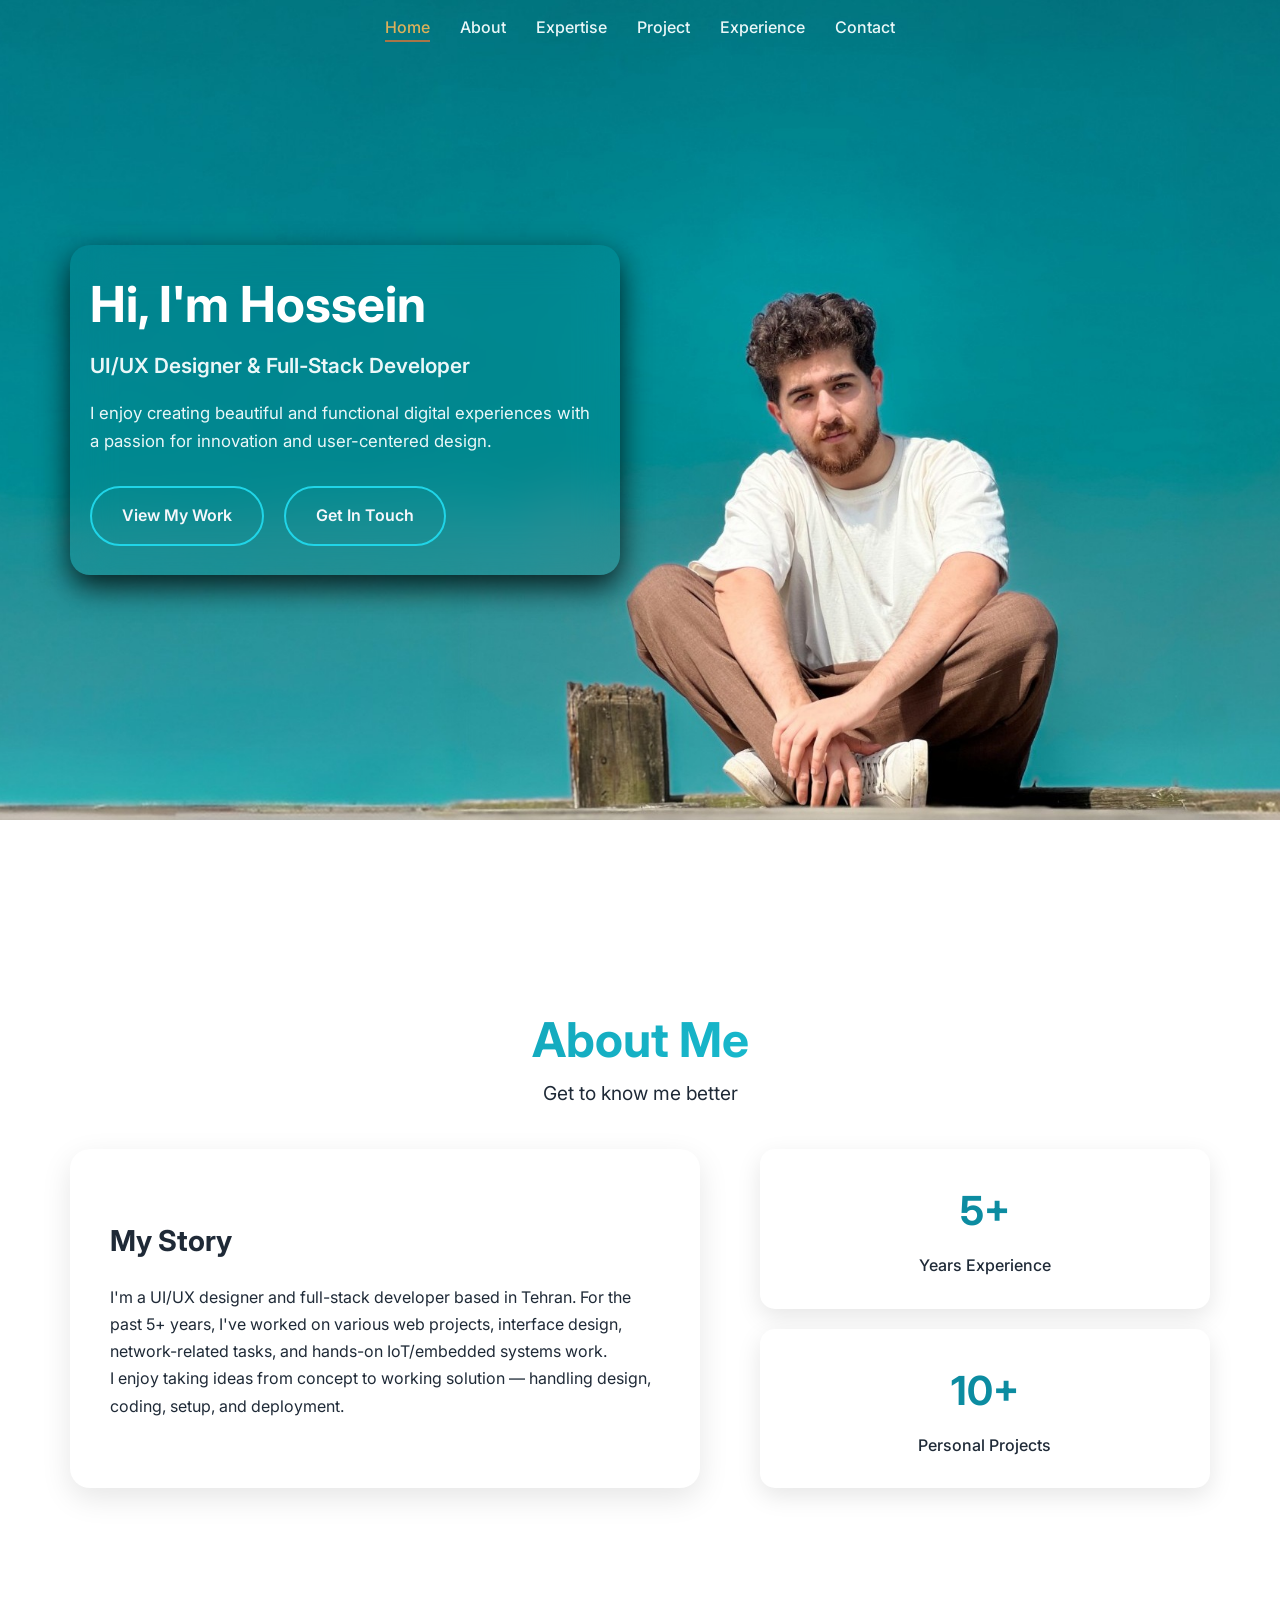
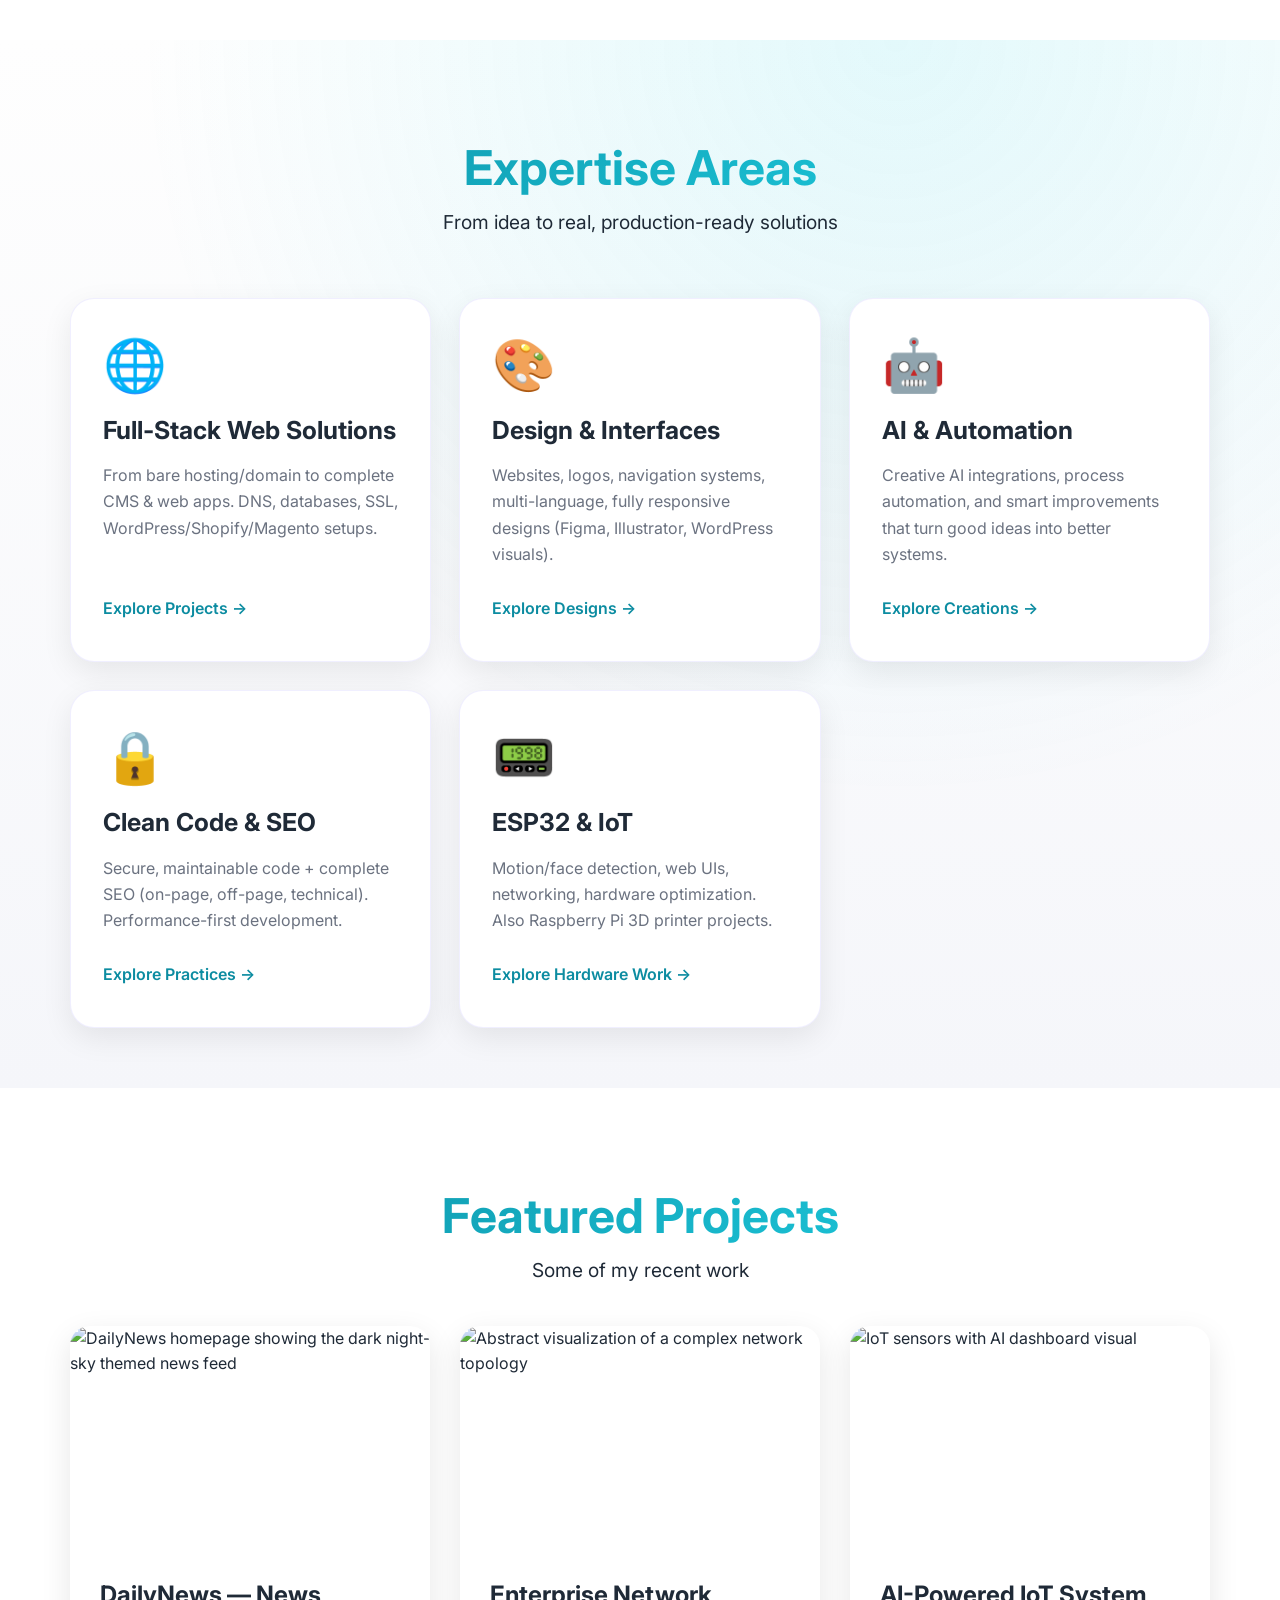
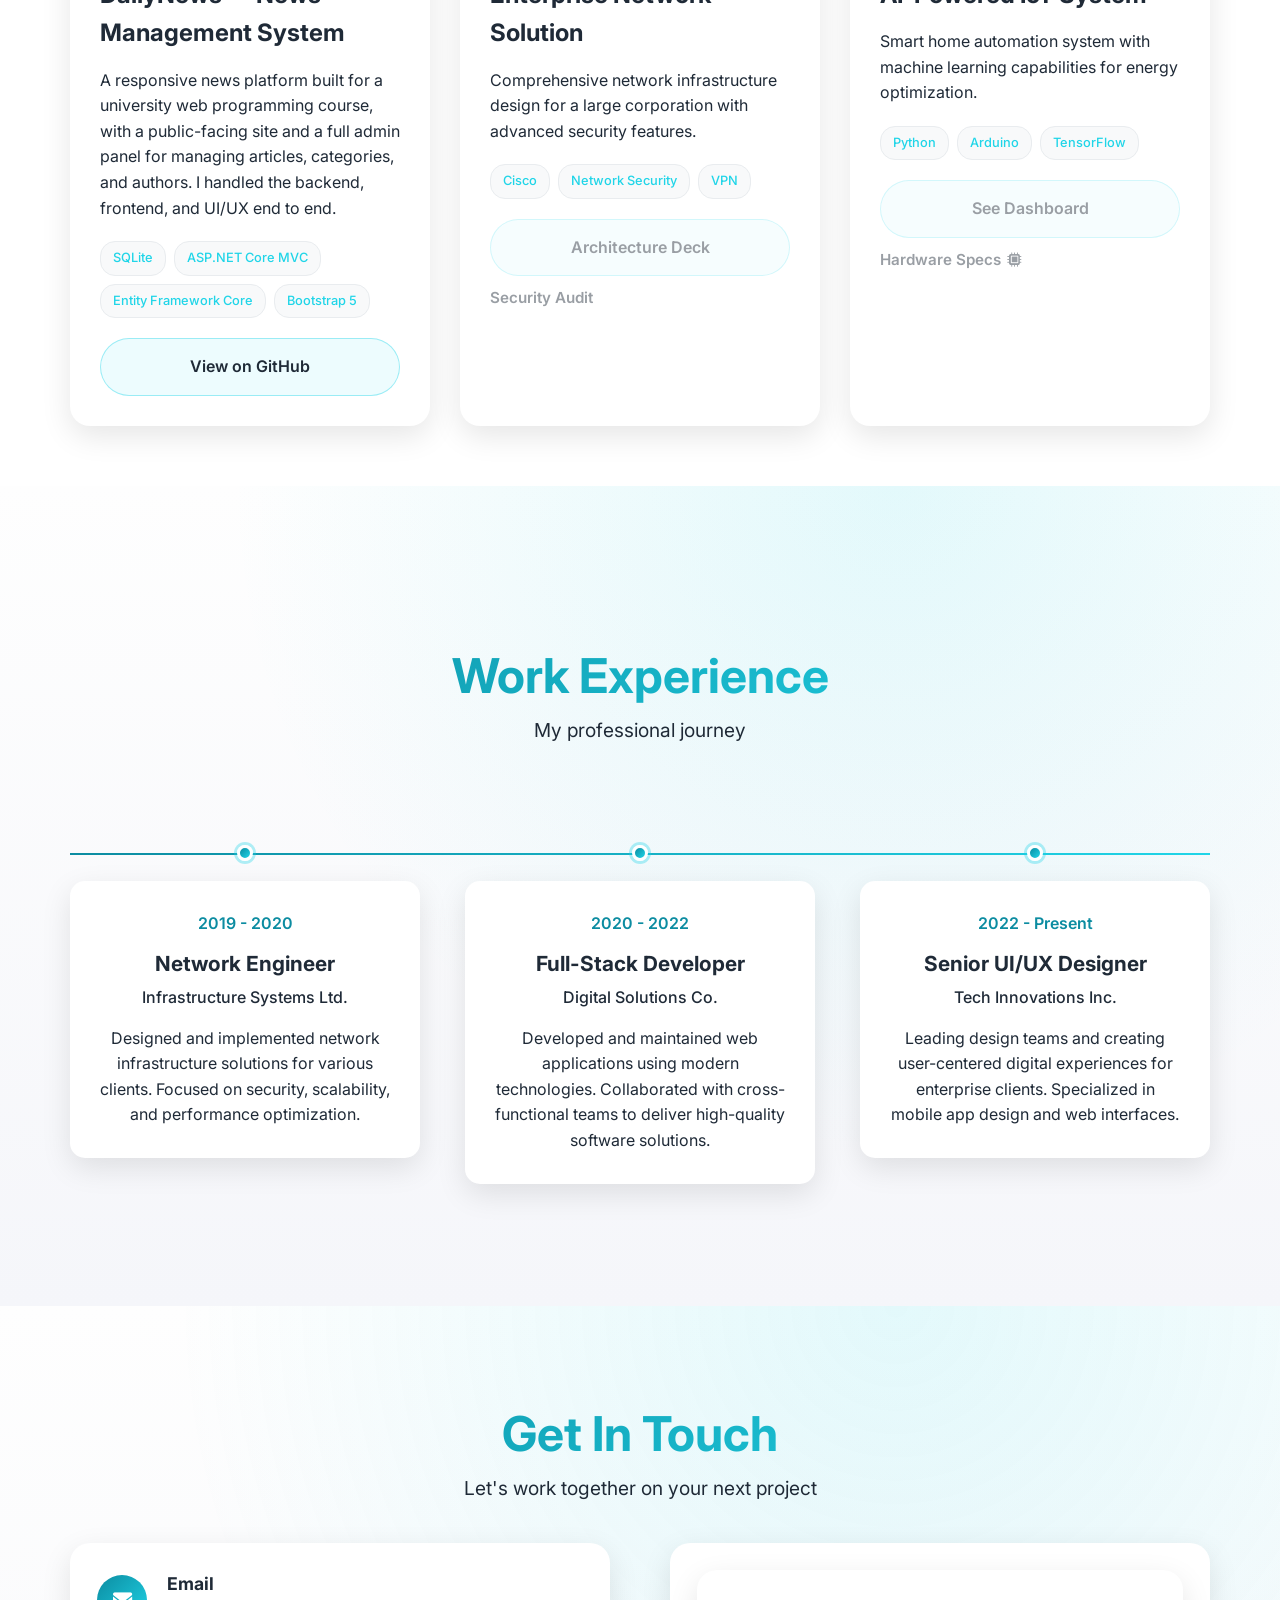
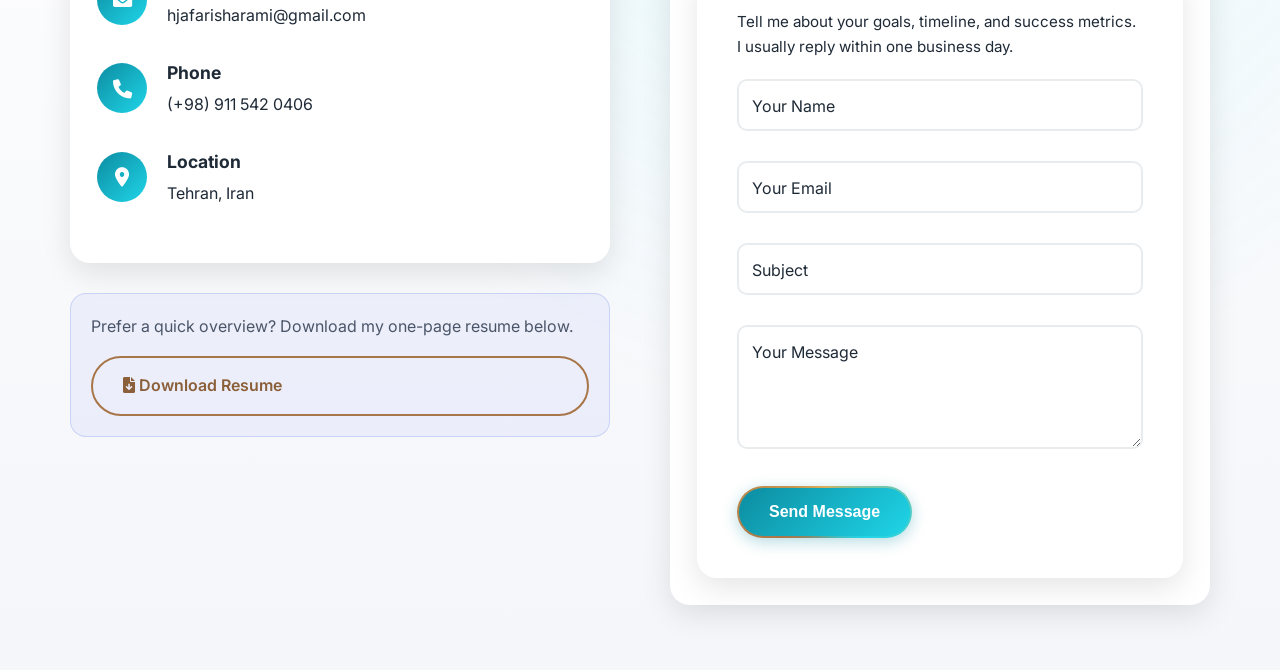
==== index.html @ 06ec6b12 "adding sub-pages" ====
<!DOCTYPE html>
<html lang="en">
<head>
    <meta charset="UTF-8">
    <meta name="viewport" content="width=device-width, initial-scale=1.0">
    <title>Hossein Jafari Sharmi - UI/UX Designer & Full-Stack Developer</title>
    <meta name="description" content="Portfolio of Hossein Jafari Sharmi — UI/UX designer and full-stack developer specializing in web, network systems, and AI-integrated hardware projects.">
    <meta name="theme-color" content="#2f80ed">
    <link rel="canonical" href="https://hjafarisharami.ir">

    <!-- Open Graph / social preview -->
    <meta property="og:type" content="website">
    <meta property="og:title" content="Hossein Jafari Sharmi - Portfolio">
    <meta property="og:description" content="UI/UX designer and full-stack developer specializing in web, network systems, and AI-integrated hardware projects.">
    <meta property="og:image" content="https://hjafarisharami.ir/content/Profile.png">
    <meta property="og:url" content="https://hjafarisharami.ir">
    <meta name="twitter:card" content="summary_large_image">
    <meta name="twitter:title" content="Hossein Jafari Sharmi - Portfolio">
    <meta name="twitter:description" content="UI/UX designer and full-stack developer specializing in web, network systems, and AI-integrated hardware projects.">
    <meta name="twitter:image" content="https://hjafarisharami.ir/content/Profile.png">

    <link rel="icon" type="image/png" href="content/siteicon.png">
    <link rel="apple-touch-icon" href="content/siteicon.png">

    <link rel="preconnect" href="https://fonts.googleapis.com">
    <link rel="preconnect" href="https://fonts.gstatic.com" crossorigin>
    <link rel="stylesheet" href="styles.css">
    <link href="https://fonts.googleapis.com/css2?family=Inter:wght@300;400;500;600;700&display=swap" rel="stylesheet">
    <link rel="stylesheet" href="https://cdnjs.cloudflare.com/ajax/libs/font-awesome/6.0.0/css/all.min.css">

    <script type="application/ld+json">
    {
      "@context": "https://schema.org",
      "@type": "Person",
      "name": "Hossein Jafari Sharmi",
      "jobTitle": "UI/UX Designer & Full-Stack Developer",
      "address": { "@type": "PostalAddress", "addressLocality": "Tehran", "addressCountry": "IR" },
      "email": "mailto:hjafarisharami@gmail.com"
    }
    </script>
</head>
<body>
    <a href="#home" class="skip-link">Skip to content</a>
    <!-- Navigation -->
    <nav class="navbar">
        <div class="nav-container">
            <div class="nav-menu-wrapper">
                <ul class="nav-menu">
                    <li><a href="#home" class="nav-link">Home</a></li>
                    <li><a href="#about" class="nav-link">About</a></li>
                    <li><a href="#expertise" class="nav-link">Expertise</a></li>
                    <li><a href="#projects" class="nav-link">Project</a></li>
                    <li><a href="#experience" class="nav-link">Experience</a></li>
                    <li><a href="#contact" class="nav-link">Contact</a></li>
                </ul>
            </div>
            <button class="nav-toggle" aria-label="Toggle navigation" aria-expanded="false">
                <span class="bar"></span>
                <span class="bar"></span>
                <span class="bar"></span>
            </button>
        </div>
    </nav>

    <!-- Full Page Sections -->
    <main class="main-content">
        <!-- Home Section -->
        <section id="home" class="full-page home-section">
            <div class="container">
                <div class="hero-content">
                    
                    <div class="hero-text slide-in-left">
                        <h1 class="hero-title">Hi, I'm Hossein</h1>
                        <p class="hero-subtitle">UI/UX Designer & Full-Stack Developer</p>
                        <p class="hero-description">I enjoy creating beautiful and functional digital experiences with a passion for innovation and user-centered design.</p>
                        <div class="hero-buttons">
                            <div class="hero-buttons-inner">
                                <a href="#expertise" class="btn btn-secondary">View My Work</a>
                                <a href="#contact" class="btn btn-secondary">Get In Touch</a>
                            </div>
                        </div>
                    </div>
                </div>
            </div>
        </section>

        <!-- About Section -->
        <section id="about" class="full-page about-section">
            <div class="container">
                <div class="section-header slide-in-up">
                    <h2 class="section-title">About Me</h2>
                    <p class="section-subtitle">Get to know me better</p>
                </div>
                <div class="about-content">
                    <div class="about-text slide-in-left">
                        <div class="info-card">
                            <h3>My Story</h3>
                            <p>
                                I'm a UI/UX designer and full-stack developer based in Tehran. 
                                For the past 5+ years, I've worked on various web projects, interface design, network-related tasks, 
                                and hands-on IoT/embedded systems work.
                            </p>
                            <p>
                                I enjoy taking ideas from concept to working solution — handling design, coding, setup, and deployment.
                            </p>
                        </div>
                    </div>
                    <div class="about-stats slide-in-right">
                        <div class="stats-grid">
                            <div class="stat-card">
                                <div class="stat-number">5+</div>
                                <div class="stat-label">Years Experience</div>
                            </div>
                            <div class="stat-card">
                                <div class="stat-number">10+</div>
                                <div class="stat-label">Personal Projects</div>
                            </div>
                        </div>
                    </div>
                </div>
            </div>
        </section>

        <!-- Experties Section -->
        <section id="expertise" class="full-page expertise-section">
            <div class="container">
                <div class="section-header slide-in-up">
                    <h2 class="section-title">Expertise Areas</h2>
                    <p class="section-subtitle">From idea to real, production-ready solutions</p>
                </div>
        
                <div class="expertise-grid">
                    <a href="fullstack-web-apps.html" class="expertise-card">
                        <div class="card-icon">🌐</div>
                        <h3>Full-Stack Web Solutions</h3>
                        <p>From bare hosting/domain to complete CMS & web apps. DNS, databases, SSL, WordPress/Shopify/Magento setups.</p>
                        <span class="explore-link">Explore Projects →</span>
                    </a>
            
                    <a href="design.html" class="expertise-card">
                        <div class="card-icon">🎨</div>
                        <h3>Design & Interfaces</h3>
                        <p>Websites, logos, navigation systems, multi-language, fully responsive designs (Figma, Illustrator, WordPress visuals).</p>
                        <span class="explore-link">Explore Designs →</span>
                    </a>
            
                    <a href="ai-automation.html" class="expertise-card">
                        <div class="card-icon">🤖</div>
                        <h3>AI & Automation</h3>
                        <p>Creative AI integrations, process automation, and smart improvements that turn good ideas into better systems.</p>
                        <span class="explore-link">Explore Creations →</span>
                    </a>
            
                    <a href="clean-seo-coding.html" class="expertise-card">
                        <div class="card-icon">🔒</div>
                        <h3>Clean Code & SEO</h3>
                        <p>Secure, maintainable code + complete SEO (on-page, off-page, technical). Performance-first development.</p>
                        <span class="explore-link">Explore Practices →</span>
                    </a>
            
                    <a href="esp32-iot.html" class="expertise-card">
                        <div class="card-icon">📟</div>
                        <h3>ESP32 & IoT</h3>
                        <p>Motion/face detection, web UIs, networking, hardware optimization. Also Raspberry Pi 3D printer projects.</p>
                        <span class="explore-link">Explore Hardware Work →</span>
                    </a>
                </div>
            </div>
        </section>

        <!--Projects Section-->
        <section id="projects" class="full-page projects-section">
            <div class="container">
                <div class="section-header slide-in-up">
                    <h2 class="section-title">Featured Projects</h2>
                    <p class="section-subtitle">Some of my recent work</p>
                </div>
                <div class="projects-grid">
                    <div class="project-card slide-in-left">
                        <div class="project-visual">
                            <img src="content/dailynews-home.png" alt="DailyNews homepage showing the dark night-sky themed news feed" loading="lazy" decoding="async" width="900" height="600">
                        </div>
                        <div class="project-content">
                            <h3>DailyNews — News Management System</h3>
                            <p>A responsive news platform built for a university web programming course, with a public-facing site and a full admin panel for managing articles, categories, and authors. I handled the backend, frontend, and UI/UX end to end.</p>
                            <div class="project-tech">
                                <span class="tech-tag">SQLite</span>
                                <span class="tech-tag">ASP.NET Core MVC</span>
                                <span class="tech-tag">Entity Framework Core</span>
                                
                                <span class="tech-tag">Bootstrap 5</span>
                            </div>
                            <div class="project-actions">
                                <a href="https://github.com/shjafari80/dailynews.net" target="_blank" rel="noopener" class="btn btn-ghost">View on GitHub</a>
                            </div>
                        </div>
                    </div>
                    <div class="project-card slide-in-up">
                        <div class="project-visual">
                            <img src="https://images.unsplash.com/photo-1504384308090-c894fdcc538d?auto=format&fit=crop&w=900&q=80" alt="Abstract visualization of a complex network topology" loading="lazy" decoding="async" width="900" height="600">
                        </div>
                        <div class="project-content">
                            <h3>Enterprise Network Solution</h3>
                            <p>Comprehensive network infrastructure design for a large corporation with advanced security features.</p>
                            <div class="project-tech">
                                <span class="tech-tag">Cisco</span>
                                <span class="tech-tag">Network Security</span>
                                <span class="tech-tag">VPN</span>
                            </div>
                            <div class="project-actions">
                                <span class="btn btn-ghost is-disabled" aria-disabled="true" title="Deck coming soon">Architecture Deck</span>
                                <span class="text-link is-disabled" aria-disabled="true" title="Link coming soon">Security Audit <i class="fas fa-file-shield"></i></span>
                            </div>
                        </div>
                    </div>
                    <div class="project-card slide-in-right">
                        <div class="project-visual">
                            <img src="content/AI-Automation.gif" alt="IoT sensors with AI dashboard visual" loading="lazy" decoding="async" width="900" height="600">
                        </div>
                        <div class="project-content">
                            <h3>AI-Powered IoT System</h3>
                            <p>Smart home automation system with machine learning capabilities for energy optimization.</p>
                            <div class="project-tech">
                                <span class="tech-tag">Python</span>
                                <span class="tech-tag">Arduino</span>
                                <span class="tech-tag">TensorFlow</span>
                            </div>
                            <div class="project-actions">
                                <span class="btn btn-ghost is-disabled" aria-disabled="true" title="Dashboard coming soon">See Dashboard</span>
                                <span class="text-link is-disabled" aria-disabled="true" title="Link coming soon">Hardware Specs <i class="fas fa-microchip"></i></span>
                            </div>
                        </div>
                    </div>
                </div>
            </div>
        </section>

        <!-- Experience Section -->
        <section id="experience" class="full-page experience-section">
            <div class="container">
                <div class="section-header slide-in-up">
                    <h2 class="section-title">Work Experience</h2>
                    <p class="section-subtitle">My professional journey</p>
                </div>
                <div class="timeline">
                    <div class="timeline-item scale-in">
                        <div class="timeline-marker">
                            <span class="timeline-dot"></span>
                            <span class="timeline-line"></span>
                        </div>
                        <div class="timeline-content">
                            <div class="timeline-date">2019 - 2020</div>
                            <h3>Network Engineer</h3>
                            <h4>Infrastructure Systems Ltd.</h4>
                            <p>Designed and implemented network infrastructure solutions for various clients. Focused on security, scalability, and performance optimization.</p>
                        </div>
                    </div>
                    <div class="timeline-item scale-in">
                        <div class="timeline-marker">
                            <span class="timeline-dot"></span>
                            <span class="timeline-line"></span>
                        </div>
                        <div class="timeline-content">
                            <div class="timeline-date">2020 - 2022</div>
                            <h3>Full-Stack Developer</h3>
                            <h4>Digital Solutions Co.</h4>
                            <p>Developed and maintained web applications using modern technologies. Collaborated with cross-functional teams to deliver high-quality software solutions.</p>
                        </div>
                    </div>
                    <div class="timeline-item scale-in">
                        <div class="timeline-marker">
                            <span class="timeline-dot"></span>
                            <span class="timeline-line"></span>
                        </div>
                        <div class="timeline-content">
                            <div class="timeline-date">2022 - Present</div>
                            <h3>Senior UI/UX Designer</h3>
                            <h4>Tech Innovations Inc.</h4>
                            <p>Leading design teams and creating user-centered digital experiences for enterprise clients. Specialized in mobile app design and web interfaces.</p>
                        </div>
                    </div>
                </div>
            </div>
        </section>

        <!-- Contact Section -->
        <section id="contact" class="full-page contact-section">
            <div class="container">
                <div class="section-header slide-in-up">
                    <h2 class="section-title">Get In Touch</h2>
                    <p class="section-subtitle">Let's work together on your next project</p>
                </div>
                <div class="contact-content">
                    <div class="contact-info slide-in-left">
                        <div class="contact-card">
                            <div class="contact-item">
                                <div class="contact-icon">
                                    <i class="fas fa-envelope"></i>
                                </div>
                                <div class="contact-details">
                                    <h4>Email</h4>
                                    <p>hjafarisharami@gmail.com</p>
                                </div>
                            </div>
                            <div class="contact-item">
                                <div class="contact-icon">
                                    <i class="fas fa-phone"></i>
                                </div>
                                <div class="contact-details">
                                    <h4>Phone</h4>
                                    <p>(+98) 911 542 0406</p>
                                </div>
                            </div>
                            <div class="contact-item">
                                <div class="contact-icon">
                                    <i class="fas fa-map-marker-alt"></i>
                                </div>
                                <div class="contact-details">
                                    <h4>Location</h4>
                                    <p>Tehran, Iran</p>
                                </div>
                            </div>
                        </div>
                        <div class="contact-cta">
                            <p>Prefer a quick overview? Download my one-page resume below.</p>
                            <a href="content/resume.pdf" download class="btn btn-secondary btn-download"><i class="fas fa-file-arrow-down"></i> Download Resume</a>
                        </div>
                    </div>
                    <div class="contact-form slide-in-right">

                        <form class="form" id="contact-form" action="https://formspree.io/f/mlgyzpov" method="POST">
                            <p class="form-helper">Tell me about your goals, timeline, and success metrics. I usually reply within one business day.</p>
                            <div class="form-group">
                                <input type="text" id="name" name="name" required>
                                <label for="name">Your Name</label>
                            </div>
                            <div class="form-group">
                                <input type="email" id="email" name="email" required>
                                <label for="email">Your Email</label>
                            </div>
                            <div class="form-group">
                                <input type="text" id="subject" name="subject" required>
                                <label for="subject">Subject</label>
                            </div>
                            <div class="form-group">
                                <textarea id="message" name="message" rows="5" required></textarea>
                                <label for="message">Your Message</label>
                            </div>
                            <input type="hidden" name="_subject" value="New portfolio contact message">
                            <button type="submit" class="btn btn-primary">Send Message</button>
                        </form>
                    </div>
                </div>
            </div>
        </section>

    </main>

    <script src="script.js"></script>
</body>
</html>
---- styles.css ----
/* Reset and Base Styles */
* {
    margin: 0;
    padding: 0;
    box-sizing: border-box;
}

html {
    scroll-behavior: smooth;
}

body {
    font-family: 'Inter', sans-serif;
    background-color: var(--color-bg);
    color: var(--color-text);
    line-height: 1.6;
    overflow-x: hidden;
    overflow-y: auto;
}

.skip-link {
    position: absolute;
    top: -50px;
    left: 10px;
    background: #2f80ed;
    color: white;
    padding: 10px 18px;
    border-radius: 8px;
    z-index: 10000;
    text-decoration: none;
    transition: top 0.2s ease;
}

.skip-link:focus {
    top: 10px;
}

html { scroll-padding-top: 80px; }

:root {
    --nav-h: 80px;

    /* base */
    --color-bg: #f5f7fb;
    --color-surface: #ffffff;
    --color-text: #1f2a37;
    --color-text-muted: #6b7280;
    --color-text-on-dark: #EAF7F8;

    /* brand palette — derived from hero photo */
    --color-cyan: #20D5E8;
    --color-cyan-deep: #0C8CA1;
    --color-wood: #a87548;
    --color-wood-deep: #8a5f39;
    --color-gold: #DDB15A;
    --color-dark: #081E26;

    --color-gradient-primary: linear-gradient(135deg, #0C8CA1 0%, #20D5E8 100%);
    --color-gradient-dark: linear-gradient(135deg, #074C5A 0%, #0C8CA1 45%, #17B8D1 100%);
    --color-gradient-surface: radial-gradient(circle at 70% 0%, rgba(32, 213, 232, 0.12), transparent 55%), linear-gradient(180deg, #fefefe 0%, #f5f6fa 100%);
}

@property --angle {
    syntax: '<angle>';
    initial-value: 0deg;
    inherits: false;
}

/* Navigation */
.navbar {
    position: fixed;
    top: 0; left: 0; right: 0;
    z-index: 999;
    padding: 15px 0;
}

.navbar::before {
    content: '';
    position: absolute;
    inset: 0;
    z-index: -1;
    background: rgba(255, 255, 255, 0);
    backdrop-filter: blur(0px);
    -webkit-backdrop-filter: blur(0px);
    transition: background 0.3s ease, backdrop-filter 0.3s ease, -webkit-backdrop-filter 0.3s ease;
    will-change: backdrop-filter;
}

.navbar.navbar-scrolled::before {
    background: rgba(0,0,0, 0.45);
    backdrop-filter: blur(18px);
    -webkit-backdrop-filter: blur(18px);
}

.navbar.navbar-scrolled {
    box-shadow: 0 2px 20px rgba(0, 0, 0, 0.1);
}

.navbar.navbar-scrolled {
    position: fixed;
    background: rgba(255, 255, 255, 0);
    backdrop-filter: blur(70px);
    box-shadow: 0 2px 20px rgba(0, 0, 0, 0.1);

}

.nav-container {
    max-width: 1200px;
    margin: 0 auto;
    display: flow-root;
    align-items: center;
    padding: 0 30px;
    gap: 24px;
}

.nav-toggle {
    display: none;
    flex-direction: column;
    justify-content: center;
    align-items: center;
    gap: 5px;
    width: 44px;
    height: 44px;
    border: none;
    background: transparent;
    cursor: pointer;
    margin-left: 16px;
}

.nav-toggle .bar {
    width: 24px;
    height: 2px;
    background: var(--color-text-on-dark);
    transition: all 0.3s ease;
}

.nav-menu-wrapper {
    flex: 1;
    display: flex;
    justify-content: center;
    position: relative;
}

.nav-logo {
    font-size: 28px;
    font-weight: 700;
    background: linear-gradient(135deg, #667eea 0%, #764ba2 100%);
    -webkit-background-clip: text;
    -webkit-text-fill-color: transparent;
    background-clip: text;
}

.nav-menu {
    display: flex;
    border-radius: 20px;
    list-style: none;
    gap: 30px;
}

.nav-link {
    text-decoration: none;
    color: var(--color-text-on-dark);
    font-weight: 500;
    transition: all 0.3s ease;
    position: relative;
}

.nav-link:hover {
    color: var(--color-wood);
}

.nav-link::after {
    content: '';
    position: absolute;
    bottom: -5px;
    left: 0;
    width: 0;
    height: 2px;
    background: var(--color-wood);
    transition: width 0.3s ease;
}

.nav-link:hover::after {
    width: 100%;
}

.nav-link.is-active {
    color: var(--color-gold);
}

.nav-link.is-active::after {
    width: 100%;
}

/* Main Content 
.main-content {
    padding-top: calc(var(--nav-h) + 20px);
}*/

/* Full Page Sections */
.full-page {
    min-height: calc((var(--vh, 1vh) * 100) - 80px);
    display: flex;
    align-items: center;
    padding: 60px 0;
}

.container {
    max-width: 1200px;
    margin: 0 auto;
    padding: 0 30px;
    width: 100%;
}

/* Section Headers */
.section-header {
    text-align: center;
    margin-bottom: 0px;
}

.section-title {
    font-size: 3rem;
    font-weight: 700;
    margin-top: 30px;
    background: var(--color-gradient-primary);
    -webkit-background-clip: text;
    text-align: center;
    -webkit-text-fill-color: transparent;
    background-clip: text;
}

.section-subtitle {
    font-size: 1.2rem;
    color: var(--color-muted);
    font-weight: 400;
    margin-bottom: 40px;
}

/* Home Section */
.home-section {
    background: url("content/hero-back.jpeg");
    /*var(--color-gradient-hero)
    padding: 60px 0 40px;*/
    background-size: cover;
    background-position: bottom;
    background-repeat: no-repeat;
}

.hero-text{
    padding: 30px 20px;
    /*background-color: rgba(255, 255, 255, 0.0.8);*/
    border-radius: 20px;
    box-shadow: 0 12px 30px rgba(0,0,0,0.8);
  backdrop-filter: blur(20px);
}

.hero-content {
    display: grid;
    grid-template-columns: 1fr 1fr;
    gap: 40px;
    align-items: center;
    
}

.hero-title {
    font-size: 3.1rem;
    font-weight: 700;
    margin-bottom: 15px;
    color: var(--color-surface);
    line-height: 1.2;
    
}

.hero-subtitle {
    font-size: 1.3rem;
    color: var(--color-text-on-dark);
    font-weight: 600;
    margin-bottom: 16px;
}

.hero-description {
    font-size: 1.05rem;
    color: var(--color-text-on-dark);
    margin-bottom: 30px;
    line-height: 1.7;
}

.hero-media {
    display: flex;
    flex-direction: column;
    gap: 20px;
    justify-content: center;
}

.hero-photo {
    margin: 15px 0 0;
    border-radius: 24px;
    overflow: hidden;
    box-shadow: 0 25px 60px rgba(0, 0, 0, 0.18);
    border: 6px solid rgba(255, 255, 255, 0.8);
    background: #1b1f3a;
    max-height: 460px;
    transform: translateY(var(--parallax-y, 0px));
    will-change: transform;
}

.hero-photo img {
    width: 100%;
    height: 100%;
    object-fit: cover;
    display: block;
    filter: saturate(0.95);
}

.hero-buttons {
    container-type: inline-size;
    container-name: hero-buttons;
}

.hero-buttons-inner {
    display: flex;
    gap: 20px;
}

@container hero-buttons (max-width: 400px) {
    .hero-buttons-inner {
        flex-direction: column;
        align-items: stretch;
    }
}

.btn {
    padding: 15px 30px;
    border-radius: 50px;
    text-decoration: none;
    font-weight: 600;
    transition: all 0.3s ease;
    border: none;
    cursor: pointer;
    font-size: 16px;
}

.btn-primary {
    border: 2px solid transparent;
    background:
        var(--color-gradient-primary) padding-box,
        conic-gradient(from var(--angle), var(--color-gold), var(--color-cyan), var(--color-wood), var(--color-gold)) border-box;
    color: white;
    box-shadow: 0 4px 15px rgba(12, 140, 161, 0.3);
    transition: --angle 0s, transform 0.3s ease, box-shadow 0.3s ease;
    animation: shine-spin 2.2s linear infinite;
}

.btn-primary:hover {
    transform: translateY(-3px);
    box-shadow: 0 6px 20px rgba(12, 140, 161, 0.4);
    
}

.btn-secondary {
    background: transparent;
    color: var(--color-bg);
    border: 2px solid var(--color-cyan);
}

.btn-secondary:hover {
    background: var(--color-cyan-deep);
    color: white;
    box-shadow: 0 4px 15px rgba(168, 117, 72, 0.8);
    transform: translateY(-3px);
}

.btn-ghost {
    background: rgba(32, 213, 232, 0.08);
    border: 1px solid rgba(32, 213, 232, 0.4);
    color: var(--color-text);
}

.btn-ghost:hover {
    background: rgba(32, 213, 232, 0.15);
}

.text-link {
    display: inline-flex;
    align-items: center;
    gap: 6px;
    font-weight: 600;
    color: var(--color-text);
    text-decoration: none;
}

.text-link i {
    transition: transform 0.3s ease;
    font-size: 0.9rem;
}

.text-link:hover i {
    transform: translate(3px, -3px);
}

.is-disabled {
    opacity: 0.45;
    cursor: not-allowed;
    pointer-events: none;
}

.is-disabled:hover {
    transform: none !important;
}

.profile-card {
    background: white;
    border-radius: 20px;
    padding: 28px;
    text-align: left;
    box-shadow: 0 10px 30px rgba(0, 0, 0, 0.1);
    border: 1px solid rgba(102, 126, 234, 0.15);
    transition: all 0.3s ease;
}

.profile-card:hover {
    transform: translateY(-10px);
    box-shadow: 0 20px 40px rgba(0, 0, 0, 0.15);
}

.availability-meta {
    display: flex;
    flex-wrap: wrap;
    gap: 10px 20px;
    margin-top: 16px;
    font-size: 0.95rem;
    color: var(--color-muted);
}

.availability-meta i {
    color: var(--color-cyan-deep);
    margin-right: 6px;
}

.availability-meta span {
    display: inline-flex;
    align-items: center;
    gap: 6px;
}

.profile-info h3 {
    font-size: 1.5rem;
    margin-bottom: 10px;
    color: var(--color-text);
}

.profile-info p {
    color: var(--color-muted);
}

/* About Section */
.about-section {
    background: white;
}

.about-text {
    display: flex;
}

.about-content {
    display: grid;
    grid-template-columns: 1.4fr 1fr;
    gap: 60px;
    align-items: stretch;
}

.about-stats {
    display: flex;
}

.info-card {
    background: white;
    border-radius: 20px;
    padding: 40px;
    box-shadow: 0 10px 30px rgba(0, 0, 0, 0.1);
    transition: all 0.3s ease;
    flex:1;
    display: flex;
    flex-direction: column;
    justify-content: center;
}

.info-card:hover {
    transform: translateY(-5px);
    box-shadow: 0 15px 35px rgba(0, 0, 0, 0.15);
}

.info-card h3 {
    font-size: 1.8rem;
    margin-bottom: 20px;
    color: var(--color-text);
}

.info-card p {
    color: var(--color-muted);
    line-height: 1.7;
}

.stats-grid {
    flex:1;
    display: grid;
    grid-template-columns:1fr;
    gap: 20px;
}

.stat-card {
    background: white;
    border-radius: 15px;
    padding: 30px;
    text-align: center;
    box-shadow: 0 8px 25px rgba(0, 0, 0, 0.1);
    transition: all 0.3s ease;
}

.stat-card:hover {
    transform: translateY(-5px);
    box-shadow: 0 12px 30px rgba(0, 0, 0, 0.15);
}

.stat-number {
    font-size: 2.5rem;
    font-weight: 700;
    color: var(--color-cyan-deep);
    margin-bottom: 10px;
}

.stat-label {
    color: var(--color-muted);
    font-weight: 500;
}

/* Skills Section */
.skills-section {
    position: relative;
    background: linear-gradient(135deg, #081E26, #0C8CA1);
    color: #EAF7F8;
    overflow: hidden;
}

.skills-section::before,
.skills-section::after {
    content: '';
    position: absolute;
    inset: 0;
    background:
        radial-gradient(circle at 10% 20%, rgba(255,255,255,0.08), transparent 45%),
        radial-gradient(circle at 80% 10%, rgba(255,255,255,0.08), transparent 50%),
        linear-gradient(120deg, rgba(255,255,255,0.03) 20%, transparent 50%),
        radial-gradient(circle at 30% 80%, rgba(255,255,255,0.05), transparent 55%);
    animation: drift 18s linear infinite;
    z-index: 0;
    opacity: 0.8;
}

.skills-section::after {
    filter: blur(40px);
    opacity: 0.4;
    animation-duration: 26s;
}

.skills-section .skills-inner {
    margin-top: 40px;
}

.skills-section .container,
.skills-section .skills-inner,
.skills-section .section-header,
.skills-section .section-helper,
.skills-section .skills-fallback {
    position: relative;
    z-index: 1;
}

.section-helper {
    text-align: center;
    color: rgba(236, 237, 255, 0.8);
    font-weight: 500;
    margin: 15px auto 25px;
    max-width: 640px;
}

.skills-section .section-title {
    background: none;
    color: #eef2ff;
    -webkit-text-fill-color: #eef2ff;
}

.skills-section .section-subtitle {
    color: rgba(255,255,255,0.7);
}

.skills-fallback {
    margin-top: 35px;
    display: grid;
    grid-template-columns: repeat(auto-fit, minmax(220px, 1fr));
    gap: 20px;
}

.skills-fallback > div {
    background: rgba(255, 255, 255, 0.08);
    border-radius: 16px;
    padding: 20px;
    box-shadow: 0 12px 25px rgba(0, 0, 0, 0.25);
    border: 1px solid rgba(255, 255, 255, 0.08);
}

.skills-fallback h4 {
    margin-bottom: 10px;
    color: #f5f7ff;
}

.skills-fallback ul {
    list-style: none;
    padding: 0;
    margin: 0;
}

.skills-fallback li {
    position: relative;
    padding-left: 18px;
    margin-bottom: 8px;
    color: rgba(255,255,255,0.75);
    font-size: 0.95rem;
}

.skills-fallback li::before {
    content: '•';
    position: absolute;
    left: 0;
    color: var(--color-cyan);
}

.skills-grid {
    display: grid;
    grid-template-columns: repeat(auto-fit, minmax(300px, 1fr));
    gap: 30px;
}

.category-card {
    background: white;
    border-radius: 20px;
    padding: 40px;
    text-align: center;
    box-shadow: 0 10px 30px rgba(0, 0, 0, 0.1);
    transition: all 0.3s ease;
}

.category-card:hover {
    transform: translateY(-10px);
    box-shadow: 0 20px 40px rgba(0, 0, 0, 0.15);
}

.category-icon {
    font-size: 3rem;
    color: var(--color-cyan-deep);
    margin-bottom: 20px;
}

.category-card h3 {
    font-size: 1.5rem;
    margin-bottom: 20px;
    color: var(--color-text);
}

.skill-list {
    display: flex;
    flex-wrap: wrap;
    gap: 10px;
    justify-content: center;
}

.skill-tag {
    background: var(--color-gradient-primary);
    color: white;
    padding: 8px 16px;
    border-radius: 20px;
    font-size: 0.9rem;
    font-weight: 500;
}

/* Projects Section */
.projects-section {
    background: white;
}

.projects-grid {
    display: grid;
    grid-template-columns: repeat(auto-fit, minmax(350px, 1fr));
    gap: 30px;
}

.project-card {
    background: white;
    border-radius: 20px;
    overflow: hidden;
    box-shadow: 0 10px 30px rgba(0, 0, 0, 0.1);
    transition: all 0.3s ease;
}

.project-card:hover {
    transform: translateY(-10px);
    box-shadow: 0 20px 40px rgba(0, 0, 0, 0.15);
}

.project-visual {
    height: 220px;
    overflow: hidden;
    position: relative;
}

.project-visual img {
    width: 100%;
    height: 100%;
    object-fit: cover;
    display: block;
    transition: transform 0.6s ease;
}

.project-card:hover .project-visual img {
    transform: scale(1.05);
}

.project-content {
    padding: 30px;
}

.project-content h3 {
    font-size: 1.5rem;
    margin-bottom: 15px;
    color: var(--color-text);
}

.project-content p {
    color: var(--color-muted);
    margin-bottom: 20px;
    line-height: 1.6;
}

.project-tech {
    display: flex;
    flex-wrap: wrap;
    gap: 8px;
}

.tech-tag {
    background: #f8f9fa;
    color: var(--color-cyan);
    padding: 6px 12px;
    border-radius: 15px;
    font-size: 0.8rem;
    font-weight: 500;
    border: 1px solid #e9ecef;
}

.project-actions {
    margin-top: 20px;
    display: flex;
    flex-direction: column;
    align-items: stretch;
    gap: 10px;
}

.project-actions .btn-ghost {
    width: 100%;
    text-align: center;
}

.project-actions .text-link {
    justify-content: flex-start;
    color: var(--color-text);
    font-size: 0.95rem;
}

.project-actions .text-link i {
    transform: none;
}

/* Experience Section */
.experience-section {
    background: var(--color-gradient-surface);
}

.timeline {
    position: relative;
    max-width: 800px;
    margin: 0 auto;
}

.timeline::before {
    content: '';
    position: absolute;
    left: 50%;
    top: 0;
    bottom: 0;
    width: 2px;
    background: var(--color-gradient-primary);
    transform: translateX(-50%);
}

.timeline-item {
    position: relative;
    margin-bottom: 50px;
    width: 50%;
    padding-bottom: 10px;
}

.timeline-item:nth-child(odd) {
    left: 0;
    padding-right: 30px;
    text-align: right;
}

.timeline-item:nth-child(even) {
    left: 50%;
    padding-left: 30px;
}

.timeline-marker {
    position: absolute;
    top: 20px;
    width: 20px;
    display: flex;
    flex-direction: column;
    align-items: center;
    z-index: 2;
}

.timeline-item:nth-child(odd) .timeline-marker {
    right: -10px;
}

.timeline-item:nth-child(even) .timeline-marker {
    left: -10px;
}

.timeline-dot {
    width: 16px;
    height: 16px;
    background: var(--color-gradient-primary);
    border-radius: 50%;
    border: 3px solid #fff;
    box-shadow: 0 0 0 3px rgba(32, 213, 232, 0.35);
}

.timeline-line {
    flex: 1;
    width: 3px;
    background: linear-gradient(180deg, rgba(12, 140, 161, 0.7), transparent);
    margin-top: 6px;
}

.timeline-item:last-child .timeline-line {
    display: none;
}

.timeline-content {
    background: white;
    border-radius: 15px;
    padding: 30px;
    box-shadow: 0 10px 30px rgba(0, 0, 0, 0.1);
    transition: all 0.3s ;
}

.timeline-content:hover {
    transform: translateY(-5px);
    box-shadow: 0 15px 35px rgba(0, 0, 0, 0.15);
}

.timeline-date {
    color: var(--color-cyan-deep);
    font-weight: 600;
    margin-bottom: 10px;
}

.timeline-content h3 {
    font-size: 1.3rem;
    margin-bottom: 5px;
    color: var(--color-text);
}

.timeline-content h4 {
    color: var(--color-muted);
    font-weight: 500;
    margin-bottom: 15px;
}

.timeline-content p {
    color: var(--color-muted);
    line-height: 1.6;
}

/* Contact Section */
.contact-section {
    background: var(--color-gradient-surface);
}

.contact-content {
    display: grid;
    grid-template-columns: 1fr 1fr;
    gap: 60px;
}

.contact-card {
    background: white;
    border-radius: 20px;
    padding: 5%;
    box-shadow: 0 10px 30px rgba(0, 0, 0, 0.1);
    margin-bottom: 30px;
}

.contact-cta {
    margin: 25px 0;
    padding: 20px;
    border-radius: 16px;
    border: 1px solid rgba(102, 126, 234, 0.25);
    background: rgba(102, 126, 234, 0.08);
    color: #4a5568;
    display: flex;
    flex-direction: column;
    gap: 16px;
}

.btn-download {
    border: 2px solid var(--color-wood);
    color: var(--color-wood-deep);
}
.btn-download:hover {
    background: var(--color-wood);
    color: white;
}

.contact-form {
    background: white;
    border-radius: 20px;
    padding: 5%;
    box-shadow: 0 10px 30px rgba(0, 0, 0, 0.1);
}

.form-helper {
    color: var(--color-muted);
    margin-bottom: 20px;
    font-size: 0.95rem;
}

.contact-item {
    display: flex;
    align-items: center;
    margin-bottom: 30px;
}

.contact-icon {
    width: 50px;
    height: 50px;
    background: var(--color-gradient-primary);
    border-radius: 50%;
    display: flex;
    align-items: center;
    justify-content: center;
    color: white;
    font-size: 1.2rem;
    margin-right: 20px;
}

.contact-details h4 {
    font-size: 1.1rem;
    margin-bottom: 5px;
    color: var(--color-text);
}

.contact-details p {
    color: var(--color-muted);
}

.social-links {
    display: flex;
    gap: 15px;
    justify-content: center;
    margin-top: 20px;
}

.social-link {
    width: 50px;
    height: 50px;
    background: var(--color-gradient-primary);
    border-radius: 50%;
    display: flex;
    align-items: center;
    justify-content: center;
    color: white;
    text-decoration: none;
    font-size: 1.2rem;
    transition: all 0.3s ease;
}

.social-link:hover {
    transform: translateY(-3px);
    box-shadow: 0 6px 20px rgba(102, 126, 234, 0.4);
}

/* ====================== EXPERTISE SECTION ====================== */
.expertise-section {
background: var(--color-gradient-surface);
}

.expertise-grid {
    display: grid;
    grid-template-columns: repeat(auto-fit, minmax(320px, 1fr));
    gap: 28px;
    margin-top: 60px;
}

.expertise-card {
    background: white;
    border-radius: 24px;
    padding: 40px 32px;
    box-shadow: 0 10px 30px rgba(0, 0, 0, 0.08);
    text-decoration: none;
    color: inherit;
    transition: all 0.4s cubic-bezier(0.4, 0, 0.2, 1);
    border: 1px solid rgba(108, 99, 255, 0.1);
    display: flex;
    flex-direction: column;
    height: 100%;
}

.expertise-card:hover {
    transform: translateY(-12px);
    box-shadow: 0 25px 50px rgba(108, 99, 255, 0.15);
    border-color: rgba(108, 99, 255, 0.3);
}

.card-icon {
    font-size: 3.2rem;
    margin-bottom: 24px;
    line-height: 1;
}

.expertise-card h3 {
    font-size: 1.55rem;
    margin-bottom: 16px;
    color: #1f2a37;
    line-height: 1.3;
}

.expertise-card p {
    color: #6b7280;
    line-height: 1.65;
    margin-bottom: 28px;
    flex-grow: 1;
}

.explore-link {
    color: var(--color-cyan-deep);
    font-weight: 600;
    display: inline-flex;
    align-items: center;
    gap: 8px;
    margin-top: auto;
    transition: gap 0.3s ease;
}

.expertise-card:hover .explore-link {
    gap: 14px;
}

@media (min-width: 1025px) {
    .timeline {
        display: flex;
        justify-content: space-between;
        align-items: flex-start;
        gap: 20px;
        max-width: 100%;
        padding-top: 60px;
    }

    .timeline::before {
        content: '';
        position: absolute;
        top: 68px;
        left: 0;
        right: 0;
        width: 100%;
        height: 2px;
        background: var(--color-gradient-primary);
        transform: none;
    }

    .timeline-item {
        position: relative;
        left: auto !important;      
        width: auto;
        flex: 1;
        max-width: 350px;
        margin-bottom: 0;
        padding: 0 !important;      
        text-align: center !important;
    }

    .timeline-marker {
        position: static;
        width: auto;
        display: flex;
        justify-content: center;
        margin-bottom: 20px;
    }

    .timeline-line { display: none; }

    .timeline-item:nth-child(odd) .timeline-marker,
    .timeline-item:nth-child(even) .timeline-marker {
        left: auto;
        right: auto;
    }
}

@media (min-width: 1400px) {
    .expertise-grid {
        gap: 32px;
    }
}

@media (min-width: 2000px) {
    .expertise-section {
        padding: 140px 0;
    }
}

/* Form Styles */
.form {
    background: white;
    border-radius: 20px;
    padding: 40px;
    box-shadow: 0 10px 30px rgba(0, 0, 0, 0.1);
}

.form-group {
    position: relative;
    margin-bottom: 30px;
}

.form-group input,
.form-group textarea {
    width: 100%;
    padding: 15px;
    border: 2px solid #e9ecef;
    border-radius: 10px;
    font-size: 16px;
    transition: all 0.3s ease;
    background: transparent;
}

.form-group input:focus,
.form-group textarea:focus {
    outline: none;
    border-color: #667eea;
    box-shadow: 0 0 0 3px rgba(102, 126, 234, 0.1);
}

.form-group label {
    position: absolute;
    top: 15px;
    left: 15px;
    color: var(--color-muted);
    transition: all 0.3s ease;
    pointer-events: none;
}

.form-group input:focus + label,
.form-group input:valid + label,
.form-group textarea:focus + label,
.form-group textarea:valid + label {
    top: -10px;
    left: 10px;
    font-size: 12px;
    color: #667eea;
    background: white;
    padding: 0 5px;
}

/* Animation Classes */
.slide-in-left {
    opacity: 0;
    transform: translateX(-50px);
    transition: all 0.8s ease;
}

.slide-in-right {
    opacity: 0;
    transform: translateX(50px);
    transition: all 0.8s ease;
}

.slide-in-up {
    opacity: 0;
    transform: translateY(50px);
    transition: all 0.8s ease;
}

.scale-in{
    opacity: 0;
    transform: scale(0.6);
    transition: 2s ease;
}
.scale-in.animate,
.slide-in-left.animate,
.slide-in-right.animate,
.slide-in-up.animate {
    opacity: 1;
    transform: translate(0);
}

/* Responsive Design */
@media (max-width: 768px) {
    html { scroll-padding-top: 64px; }
    .navbar { padding: 10px 0; }
    .nav-logo{display: none; }
    :root { --nav-h: 64px; }
    .section-title { font-size: 1.8rem; }
    .hero-title { font-size: 2.2rem; }
    .full-page { padding: 40px 0; }
    .nav-toggle { display: flex; margin-left: 10px; }
    .nav-menu-wrapper {
        width: 100%;
        justify-content: center;
    }
    .nav-actions { margin-left: 10px; }
    .nav-menu {
        position: absolute;
        top: 64px;
        left: 0;
        right: 50px;
        background: rgba(0,0,0, 0.55);
        backdrop-filter: blur(70px);
        display: none;
        flex-direction: column;
        gap: 0;
        padding: 10px 20px;
        box-shadow: 0 12px 30px rgba(0,0,0,0.8);
    }

    .nav-menu.open { display: flex;
    backdrop-filter: blur(70px);
    }
    .nav-menu li { padding: 10px 20px; }
    .nav-menu .nav-link { display: block; }
    
    .hero-content {
        grid-template-columns: 1fr;
        padding-right: 200px;
        text-align: center;
    }
    
    .hero-media {
        max-width: 420px;
        margin: 0 auto;
    }
    
    .hero-title {
        font-size: 2.5rem;
    }
    
    .section-title {
        font-size: 2rem;
    }
    
    .about-content {
        grid-template-columns: 1fr;
    }
    
    .contact-content {
        grid-template-columns: 1fr;
    }
    
    .timeline::before { left: 20px; }
    
    .timeline-item {
        width: 100%;
        left: 0 !important;
        padding-left: 50px !important;
        padding-right: 0 !important;
        text-align: left !important;
    }
    
    .timeline-item:nth-child(odd),
    .timeline-item:nth-child(even) {
        padding-left: 50px;
        padding-right: 0;
    }
    
    .timeline-item .timeline-marker {
        left: 12px !important;
        right: auto !important;
    }
    
    .stats-grid {
        grid-template-columns: 1fr;
    }
    
    .skills-grid {
        grid-template-columns: 1fr;
    }
    
    .projects-grid {
        grid-template-columns: 1fr;
    }
}

@media (max-width: 480px) {

    .nav-logo {
    display: none;
    }
    .navbar{
    position: -webkit-sticky;
    }
    .hero-content{
        padding-right: 50px;
    }

    .container {
        padding: 0 20px;
    }
    
    .hero-buttons {
        flex-direction: column;
        align-items: center;
    }
    
    .btn {
        width: 100%;
        max-width: 250px;
    }
}
:root {
  --panel-width: 32%;
  --panel-open: 0;
  --icon-size: 86px;
  --icon-min: 52px;
}

/* Section layout */
.skills-section {
  padding: 80px 16px;
}

.skills-inner {
  position: relative;
  width: 100%;
  max-width: 980px;
  margin: 0 auto;
  height: 420px;
  overflow: hidden;
  display: block;
  border-radius: 18px;
  background: transparent;
  padding: 40px 30px 30px;
}

/* Sliding panel */
.skill-panel {
  left: calc(-1 * var(--panel-width));
  top: 0;
  height: 100%;
  width: var(--panel-width);
  min-width: 220px;
  max-width: 420px;
  background: linear-gradient(90deg, rgba(255,255,255,0.3), rgba(255,255,255,0.05));
  /*box-shadow: 0 12px 30px rgba(0,0,0,0.6);*/

  /*border-right: 1px solid rgba(255,255,255,0.02);*/
  transform: translateX(calc((1 - var(--panel-open)) * -100%));
  transition: transform 420ms cubic-bezier(.2,.9,.2,1), box-shadow 280ms;
  z-index: 30;
  padding: 18px;
  display: flex;
  flex-direction: column;
  gap: 12px;
  opacity: 0;
  pointer-events: none;
}

/* When open slide to 0 */
.skill-panel[aria-hidden="false"] {
  transform: translateX(0);
  opacity: 1;
  pointer-events: auto;
}

/* Close button */
.panel-close {
  background: transparent;
  border: none;
  color: #ddd;
  font-size: 22px;
  align-self: flex-end;
  cursor: pointer;
}

/* Panel content */
.panel-content {
  overflow: auto;
  padding: 6px 2px 24px 2px;
}
.skill-title { margin: 0 0 8px 0; font-size: 18px;  }
.skill-body { font-size: 14px;  }

/* Floating icons container */
.floating-icons-container {
  position: absolute;
  left: 0;
  top: 0;
  height: 100%;
  width: 100%;
  pointer-events: none; /* allow clicks to pass to icons individually which will set pointer-events on each. */
  z-index: 10;
}

/* Each floating icon (circle) */
.floating-icon {
  position: absolute;
  width: var(--icon-size);
  height: var(--icon-size);
  min-width: var(--icon-min);
  min-height: var(--icon-min);
  border-radius: 50%;
  background: var(--icon-bg, rgba(255,255,255,0.08));
  display: grid;
  place-items: center;
  box-shadow: var(--icon-shadow, 0 18px 38px rgba(2,6,23,0.35));
  transition: transform 560ms cubic-bezier(.2,.9,.2,1), left 560ms, top 560ms;
  transform-origin: center;
  overflow: hidden;
  cursor: pointer;
  pointer-events: auto;
  user-select: none;
}

.floating-icon i {
  font-size: 34px;
  color: #ffffff;
}

/* Icon image inside */
.floating-icon img {
  width: 62%;
  height: 62%;
  object-fit: contain;
  filter: drop-shadow(0 2px 6px rgba(0,0,0,0.45));
}

/* subtle individual float motion */
@keyframes floatY {
  0% { transform: translateY(0) rotate(0deg); }
  50% { transform: translateY(-14px) rotate(6deg); }
  100% { transform: translateY(0) rotate(0deg); }
}

.floating-icon.anim {
  animation: floatY calc(8s + (var(--delay,0) * 1s)) ease-in-out infinite;
}

/* When panel open, icons shift to the right of the panel space */
.skills-inner.panel-open .floating-icons-container {
  /* nothing here; icons themselves compute position via JS using --panel-width */
}

/* Small screens: panel becomes bottom sheet */
@media (max-width: 720px) {
  :root { --panel-width: 92%; }
  .skills-inner { height: 420px; }
  .skill-panel {
    left: 0;
    bottom: calc(-1 * 100%);
    top: auto;
    width: 100%;
    height: 42%;
    transform: translateY(calc((1 - var(--panel-open)) * 100%));
  }
  .skill-panel[aria-hidden="false"] { transform: translateY(0); }
}

@keyframes shine-spin {
    to { --angle: 360deg; }
}
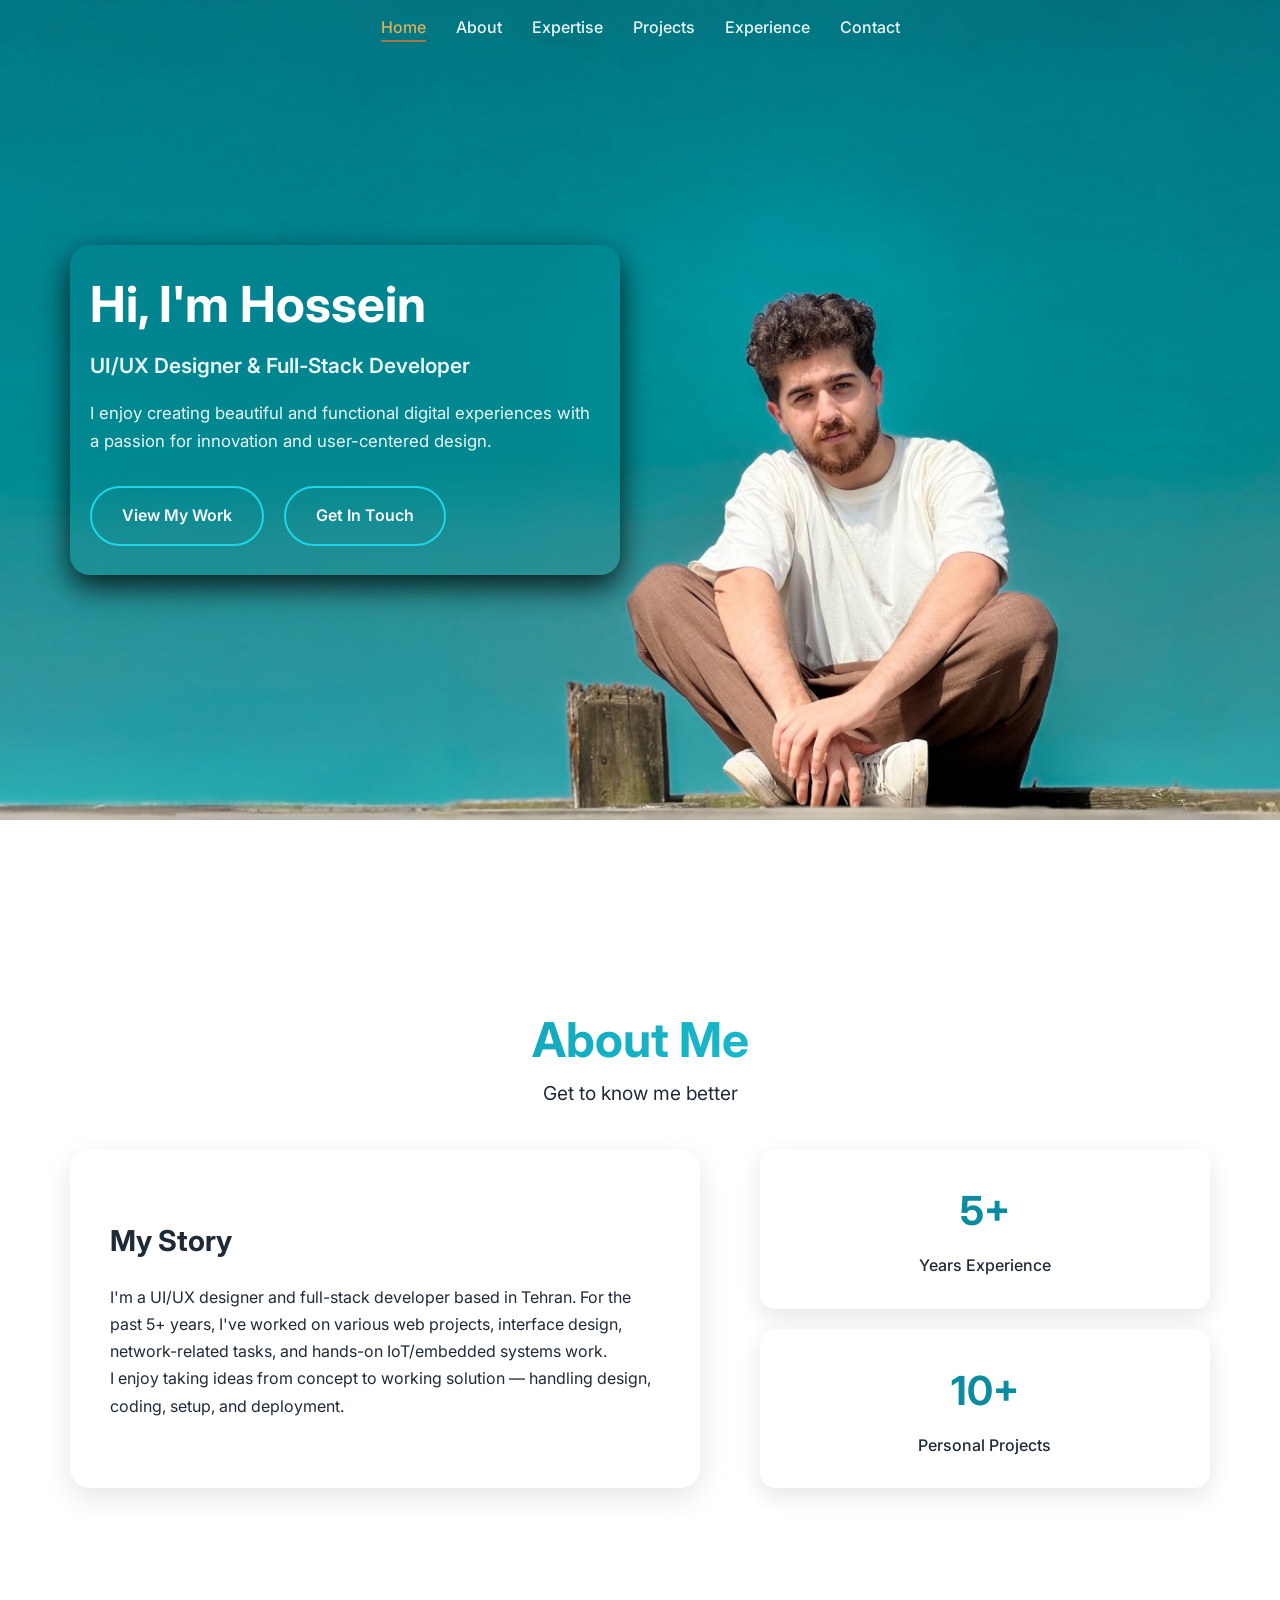
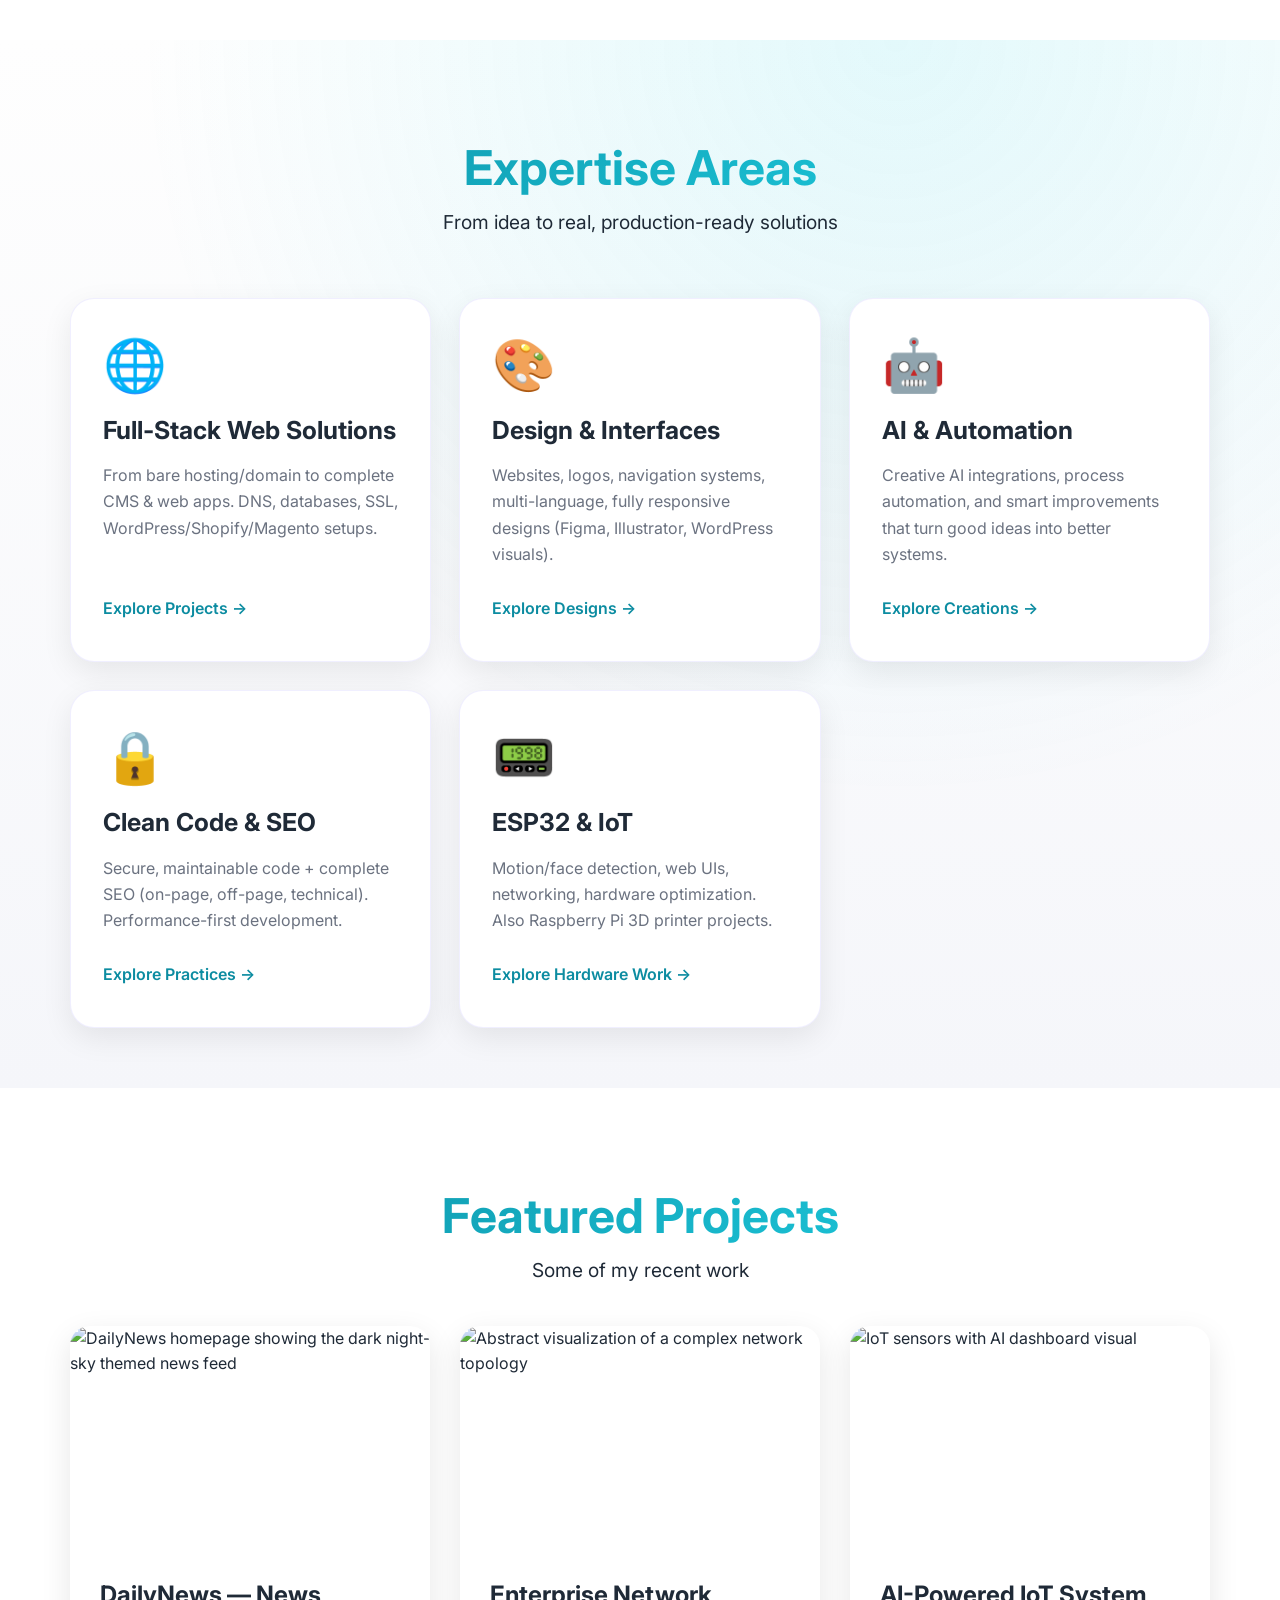
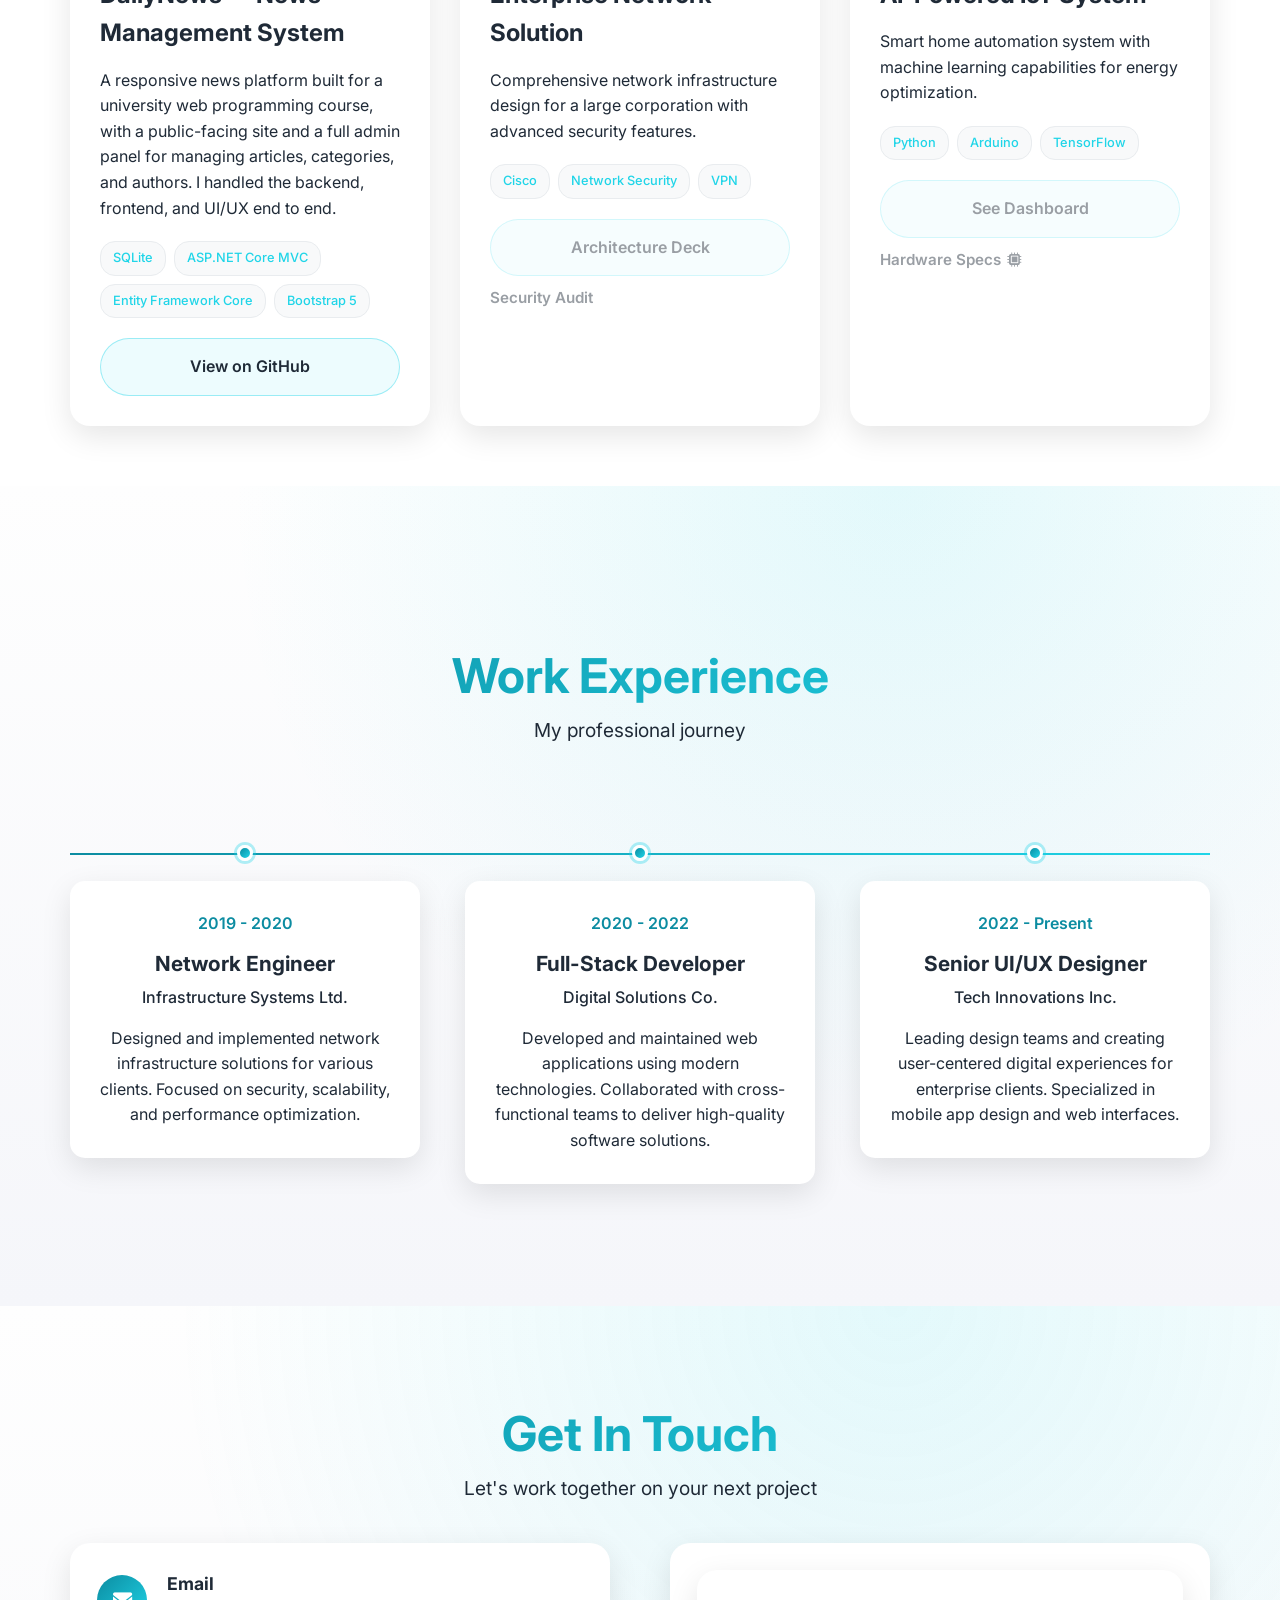
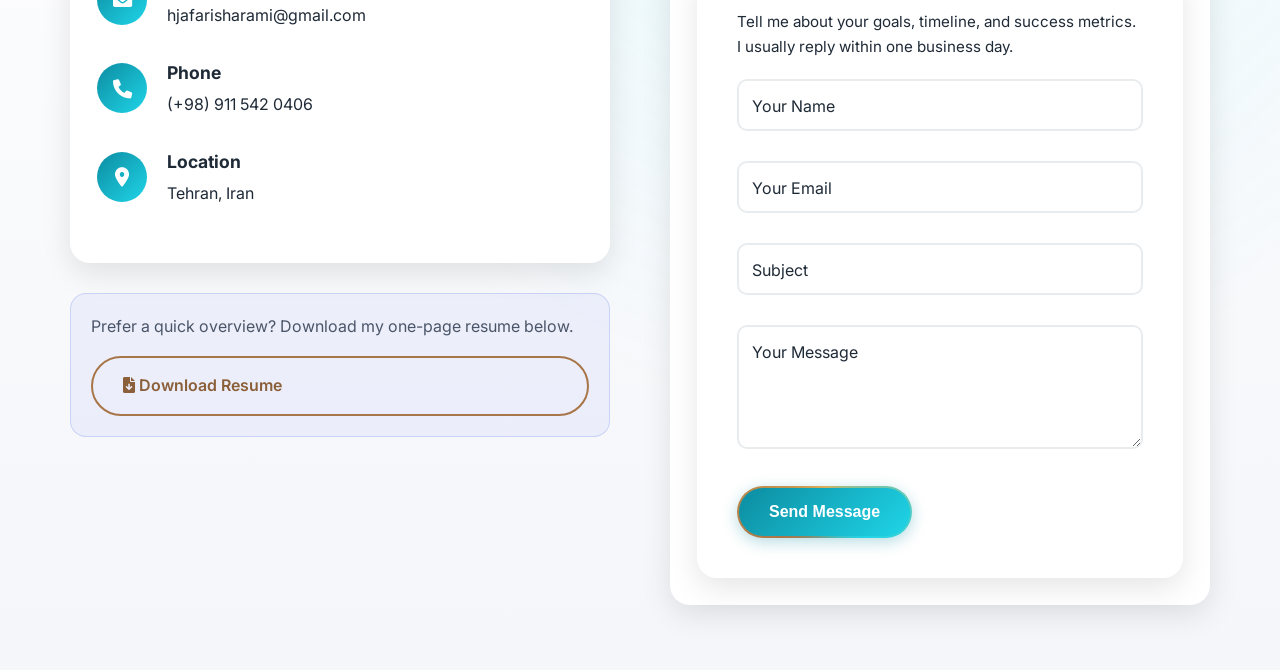
==== commit a0a68281: "update content" ====
--- a/index.html
+++ b/index.html
@@ -5,7 +5,7 @@
     <meta name="viewport" content="width=device-width, initial-scale=1.0">
     <title>Hossein Jafari Sharmi - UI/UX Designer & Full-Stack Developer</title>
     <meta name="description" content="Portfolio of Hossein Jafari Sharmi — UI/UX designer and full-stack developer specializing in web, network systems, and AI-integrated hardware projects.">
-    <meta name="theme-color" content="#2f80ed">
+    <meta name="theme-color" content="#0C8CA1">
     <link rel="canonical" href="https://hjafarisharami.ir">
 
     <!-- Open Graph / social preview -->
@@ -49,7 +49,7 @@
                     <li><a href="#home" class="nav-link">Home</a></li>
                     <li><a href="#about" class="nav-link">About</a></li>
                     <li><a href="#expertise" class="nav-link">Expertise</a></li>
-                    <li><a href="#projects" class="nav-link">Project</a></li>
+                    <li><a href="#projects" class="nav-link">Projects</a></li>
                     <li><a href="#experience" class="nav-link">Experience</a></li>
                     <li><a href="#contact" class="nav-link">Contact</a></li>
                 </ul>
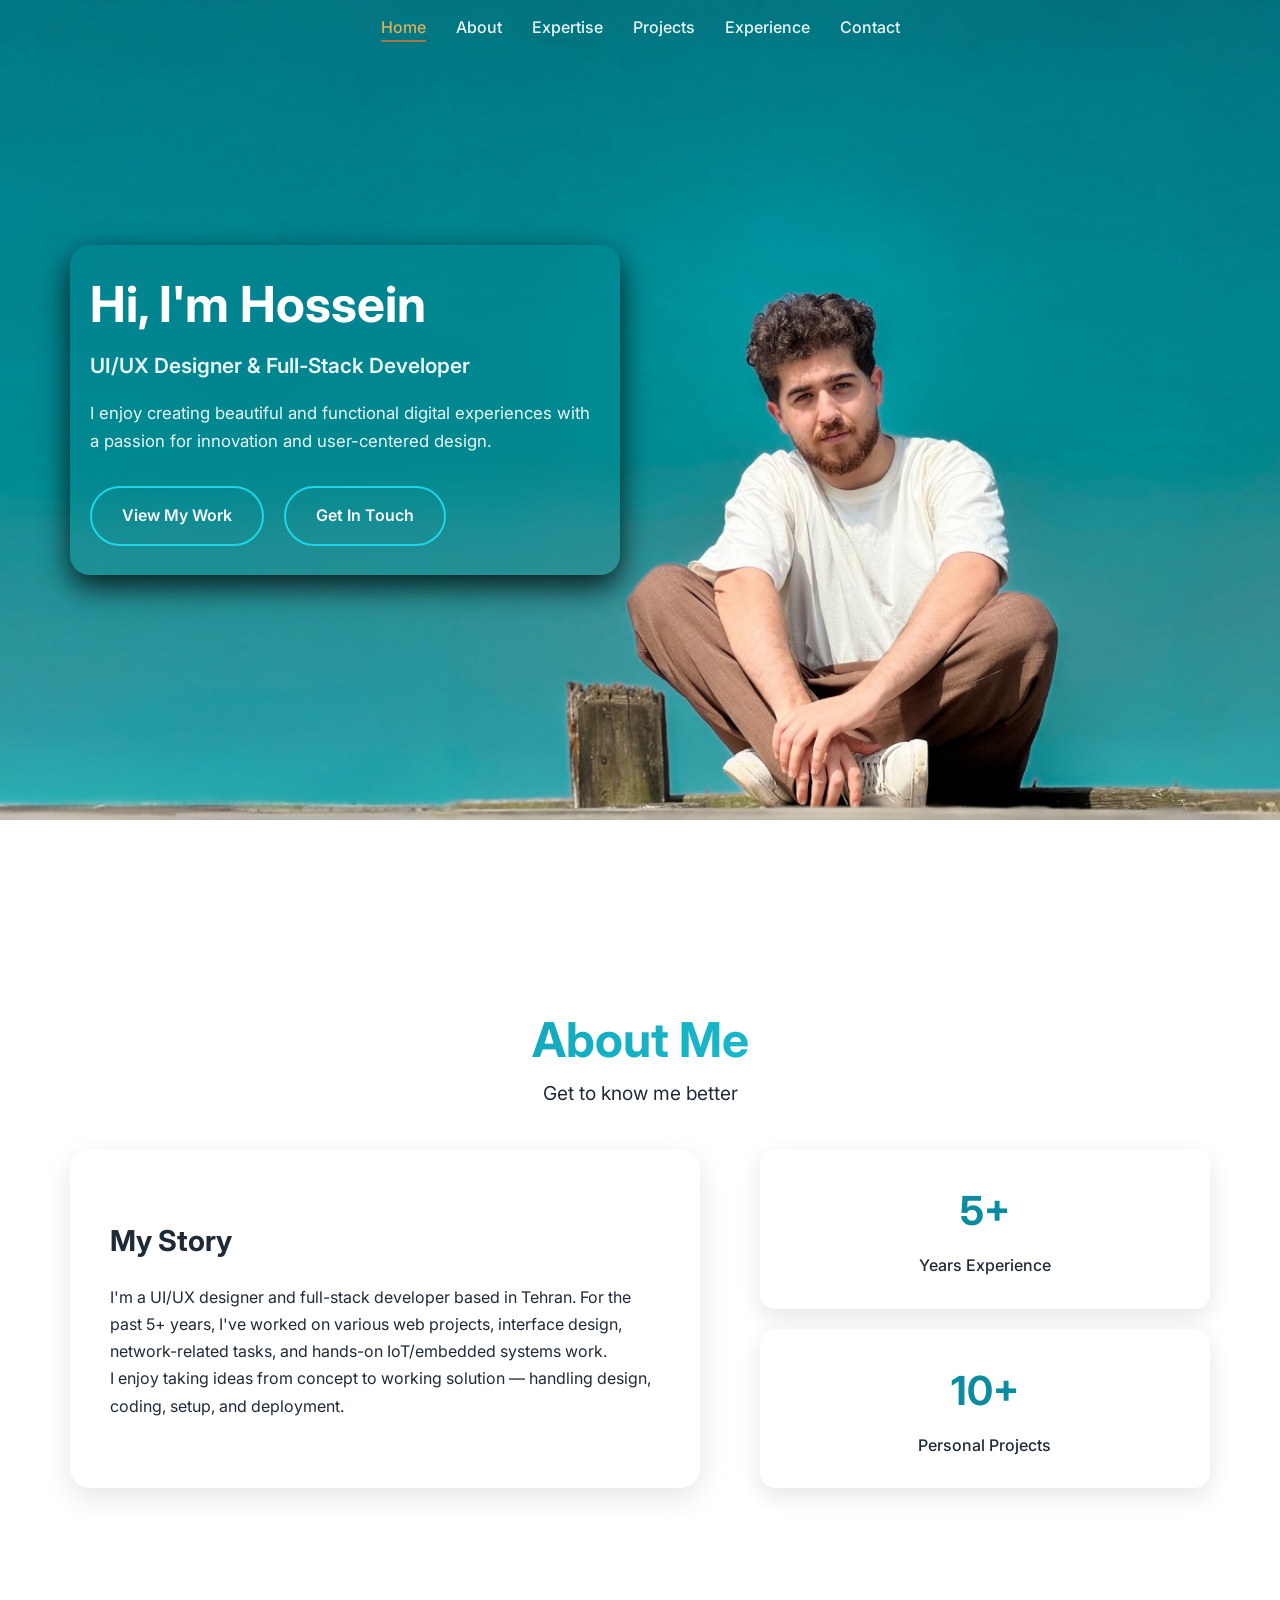
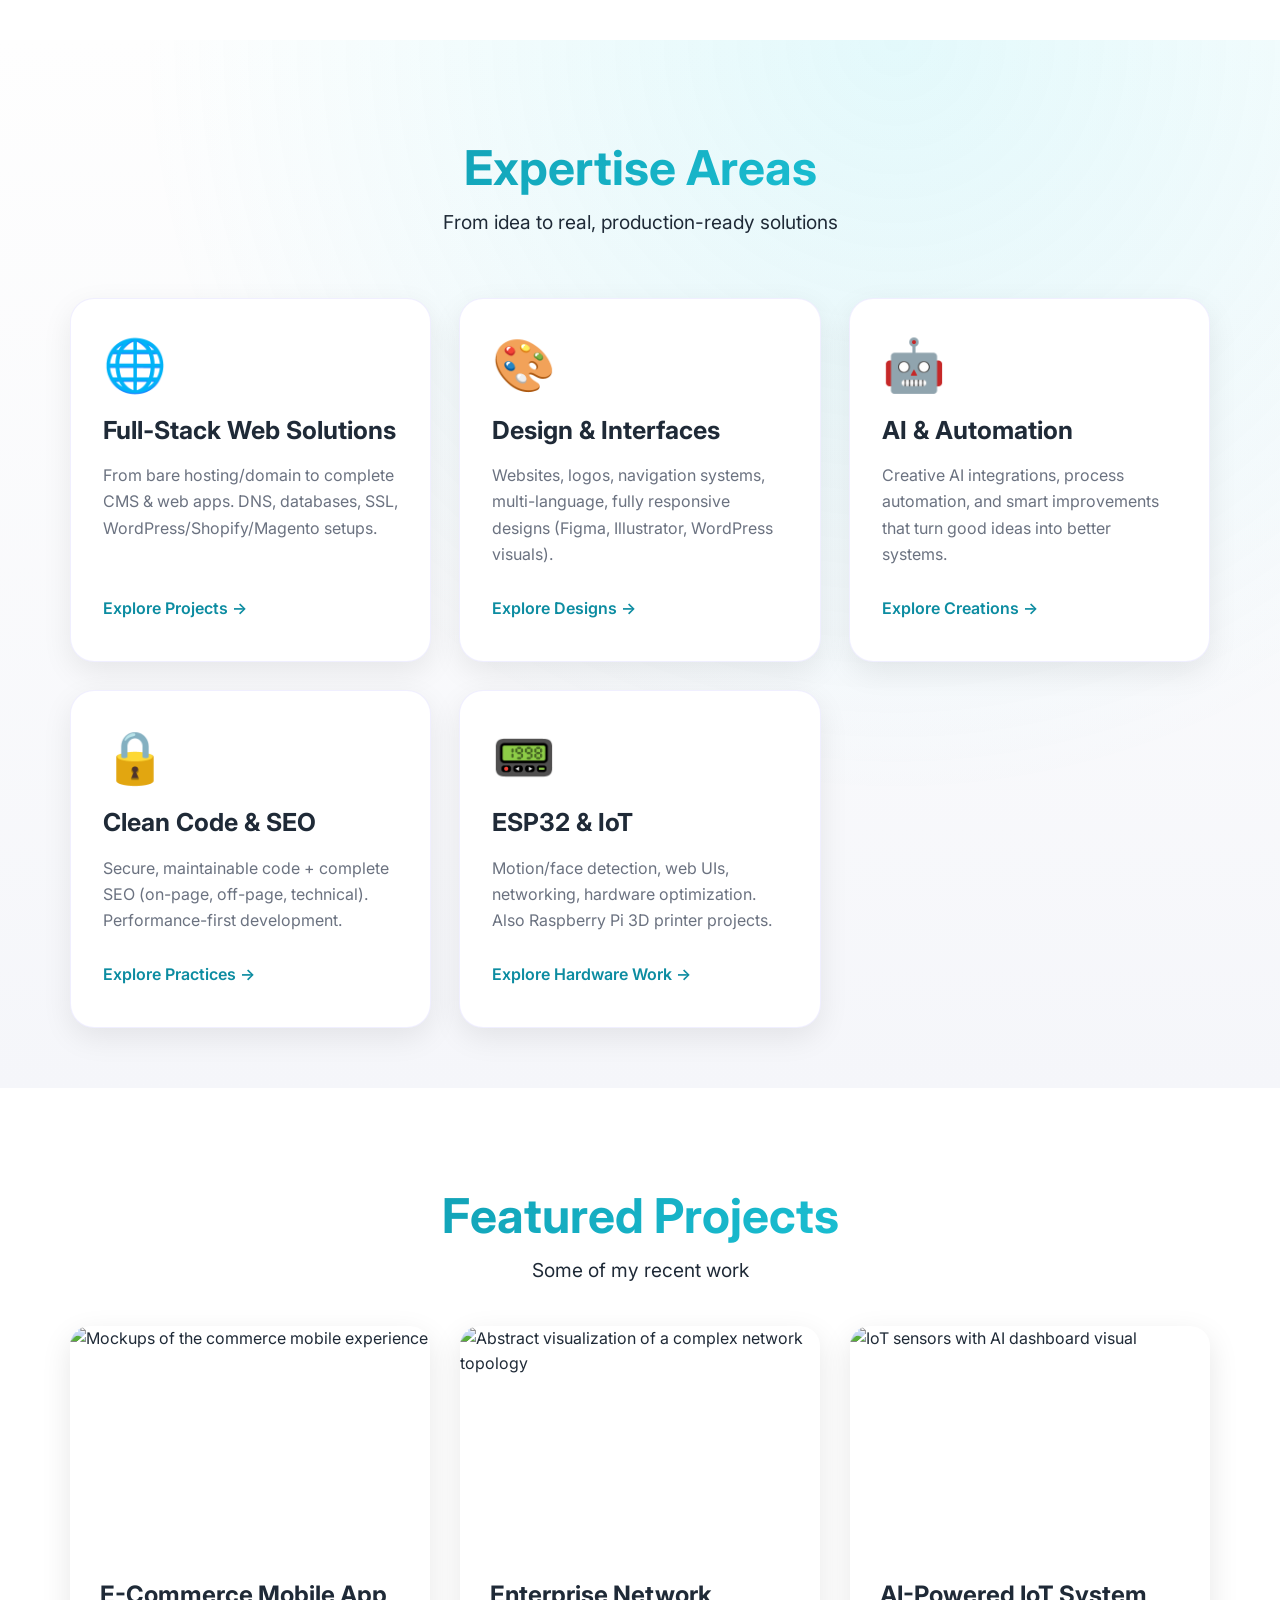
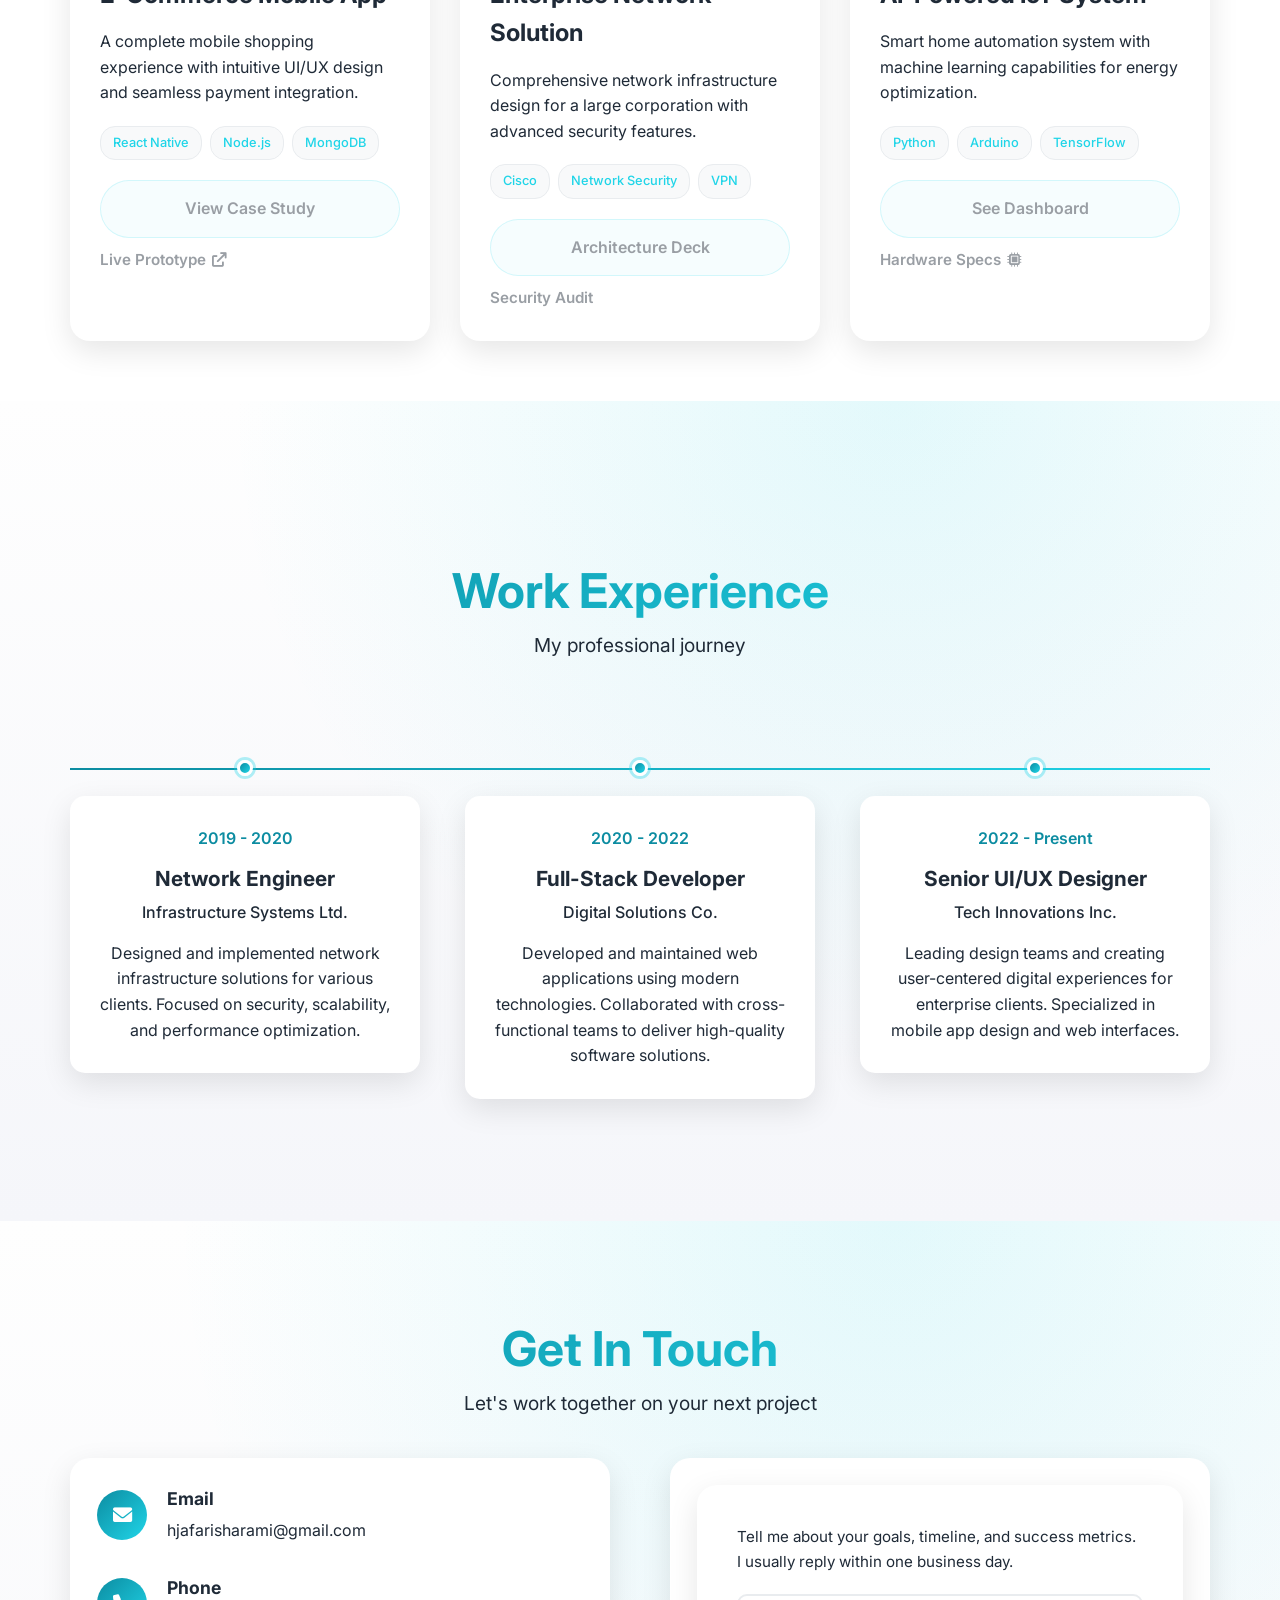
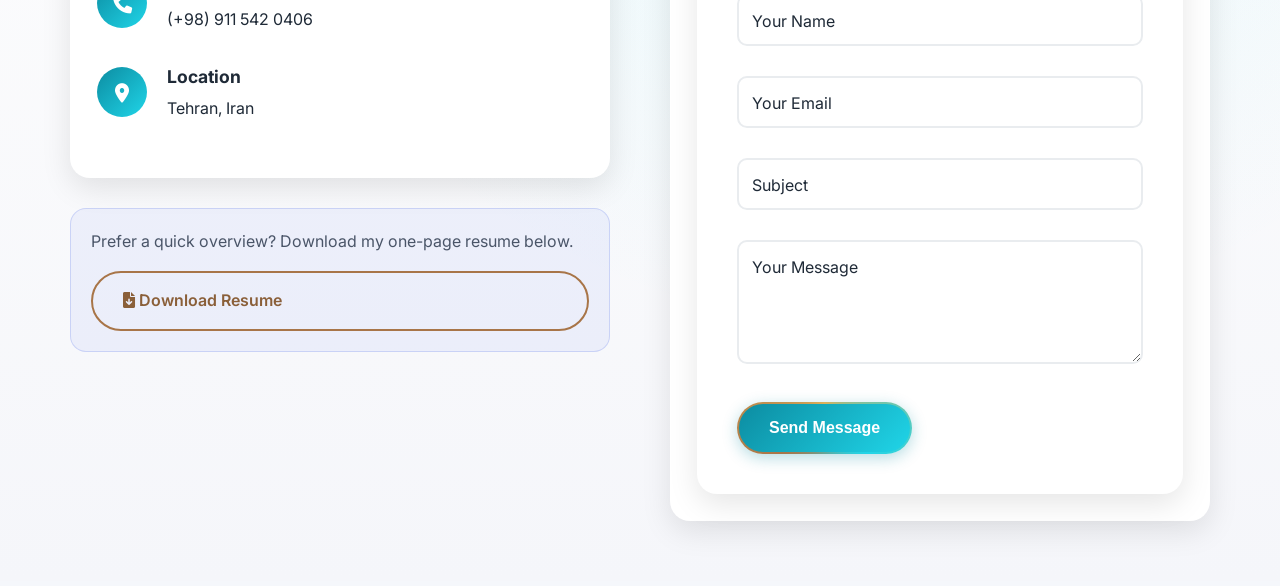
==== commit 639b661d: "Revert "adding sub-pages" This reverts commit 06ec6b12c9e2e5803a746d83f286a20cbd844277." ====
--- a/index.html
+++ b/index.html
@@ -44,6 +44,7 @@
     <!-- Navigation -->
     <nav class="navbar">
         <div class="nav-container">
+           <!--<div href="content/siteicon.png" class="nav-logo"></div>--> 
             <div class="nav-menu-wrapper">
                 <ul class="nav-menu">
                     <li><a href="#home" class="nav-link">Home</a></li>
@@ -178,20 +179,19 @@
                 <div class="projects-grid">
                     <div class="project-card slide-in-left">
                         <div class="project-visual">
-                            <img src="content/dailynews-home.png" alt="DailyNews homepage showing the dark night-sky themed news feed" loading="lazy" decoding="async" width="900" height="600">
+                            <img src="https://images.unsplash.com/photo-1523475472560-d2df97ec485c?auto=format&fit=crop&w=900&q=80" alt="Mockups of the commerce mobile experience" loading="lazy" decoding="async" width="900" height="600">
                         </div>
                         <div class="project-content">
-                            <h3>DailyNews — News Management System</h3>
-                            <p>A responsive news platform built for a university web programming course, with a public-facing site and a full admin panel for managing articles, categories, and authors. I handled the backend, frontend, and UI/UX end to end.</p>
+                            <h3>E-Commerce Mobile App</h3>
+                            <p>A complete mobile shopping experience with intuitive UI/UX design and seamless payment integration.</p>
                             <div class="project-tech">
-                                <span class="tech-tag">SQLite</span>
-                                <span class="tech-tag">ASP.NET Core MVC</span>
-                                <span class="tech-tag">Entity Framework Core</span>
-                                
-                                <span class="tech-tag">Bootstrap 5</span>
+                                <span class="tech-tag">React Native</span>
+                                <span class="tech-tag">Node.js</span>
+                                <span class="tech-tag">MongoDB</span>
                             </div>
                             <div class="project-actions">
-                                <a href="https://github.com/shjafari80/dailynews.net" target="_blank" rel="noopener" class="btn btn-ghost">View on GitHub</a>
+                                <span class="btn btn-ghost is-disabled" aria-disabled="true" title="Case study coming soon">View Case Study</span>
+                                <span class="text-link is-disabled" aria-disabled="true" title="Link coming soon">Live Prototype <i class="fas fa-arrow-up-right-from-square"></i></span>
                             </div>
                         </div>
                     </div>
@@ -215,7 +215,7 @@
                     </div>
                     <div class="project-card slide-in-right">
                         <div class="project-visual">
-                            <img src="content/AI-Automation.gif" alt="IoT sensors with AI dashboard visual" loading="lazy" decoding="async" width="900" height="600">
+                            <img src="https://images.unsplash.com/photo-1503023345310-bd7c1de61c7d?auto=format&fit=crop&w=900&q=80" alt="IoT sensors with AI dashboard visual" loading="lazy" decoding="async" width="900" height="600">
                         </div>
                         <div class="project-content">
                             <h3>AI-Powered IoT System</h3>
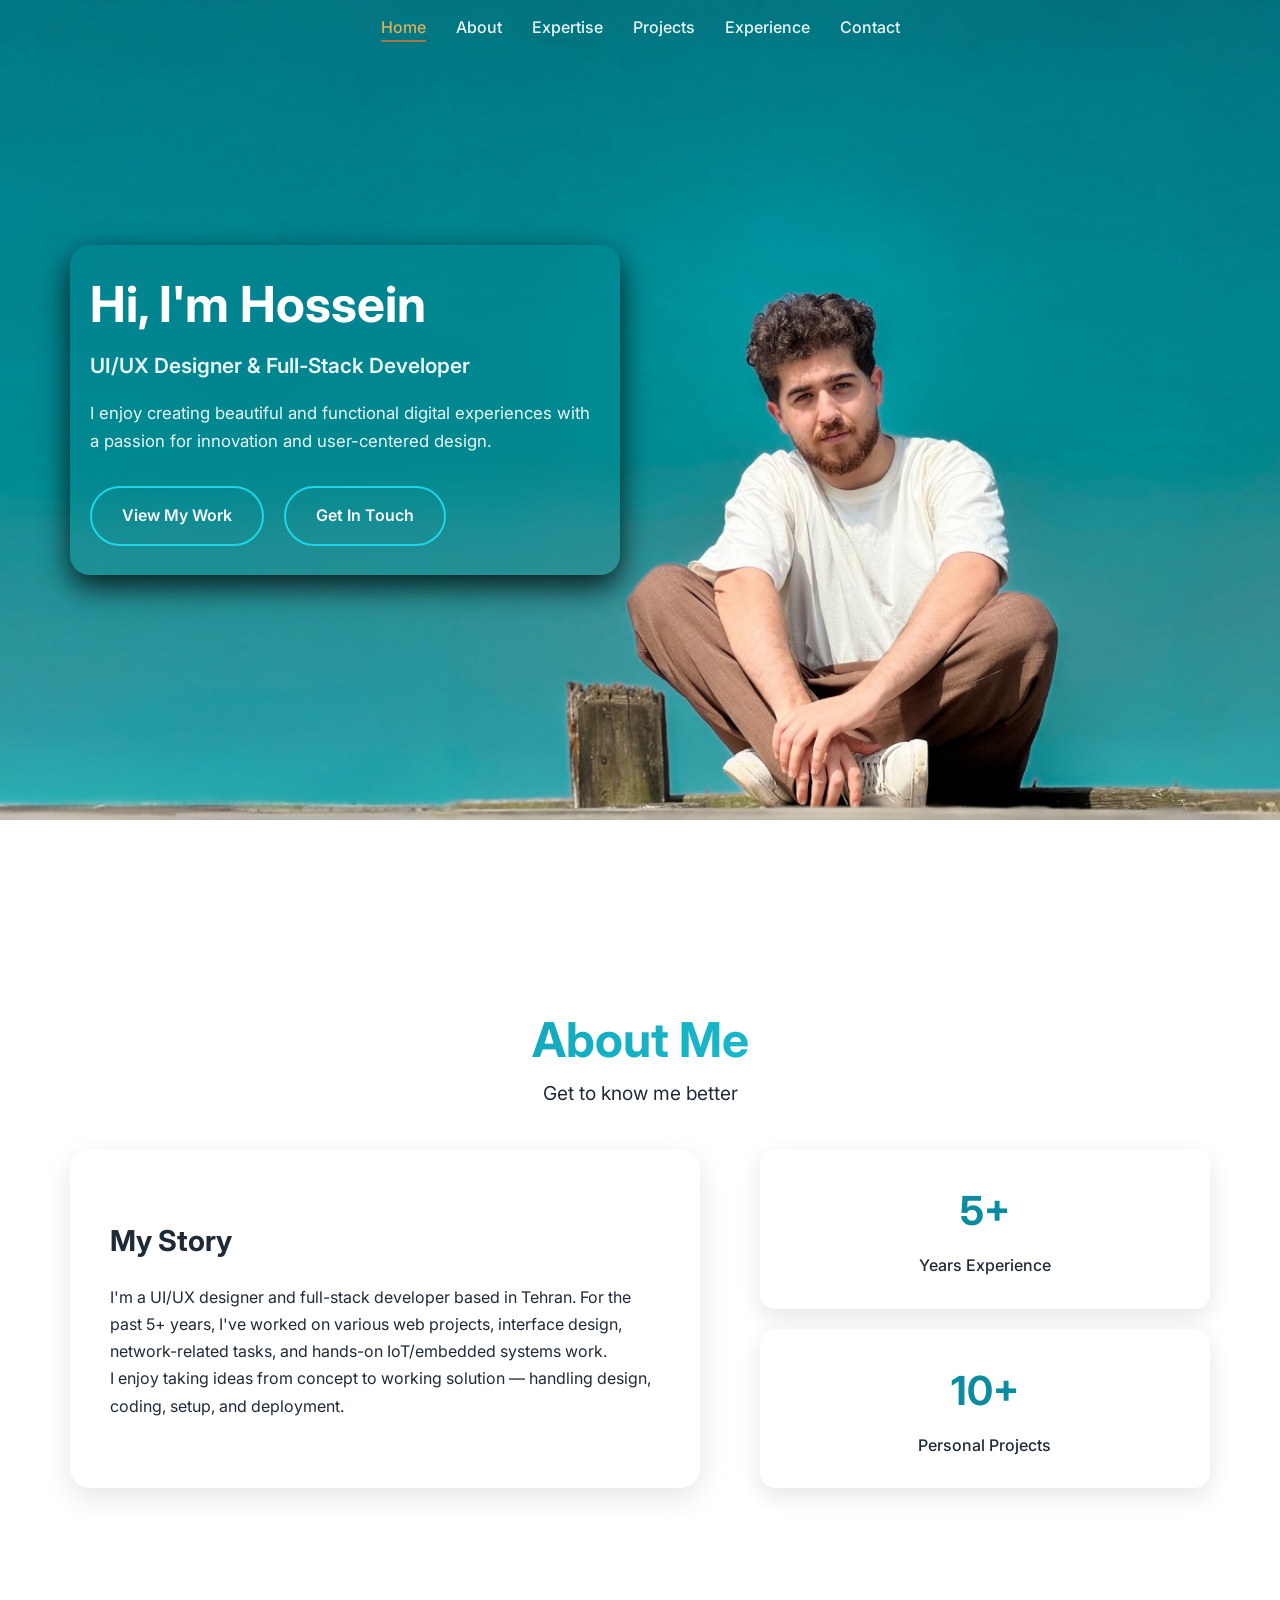
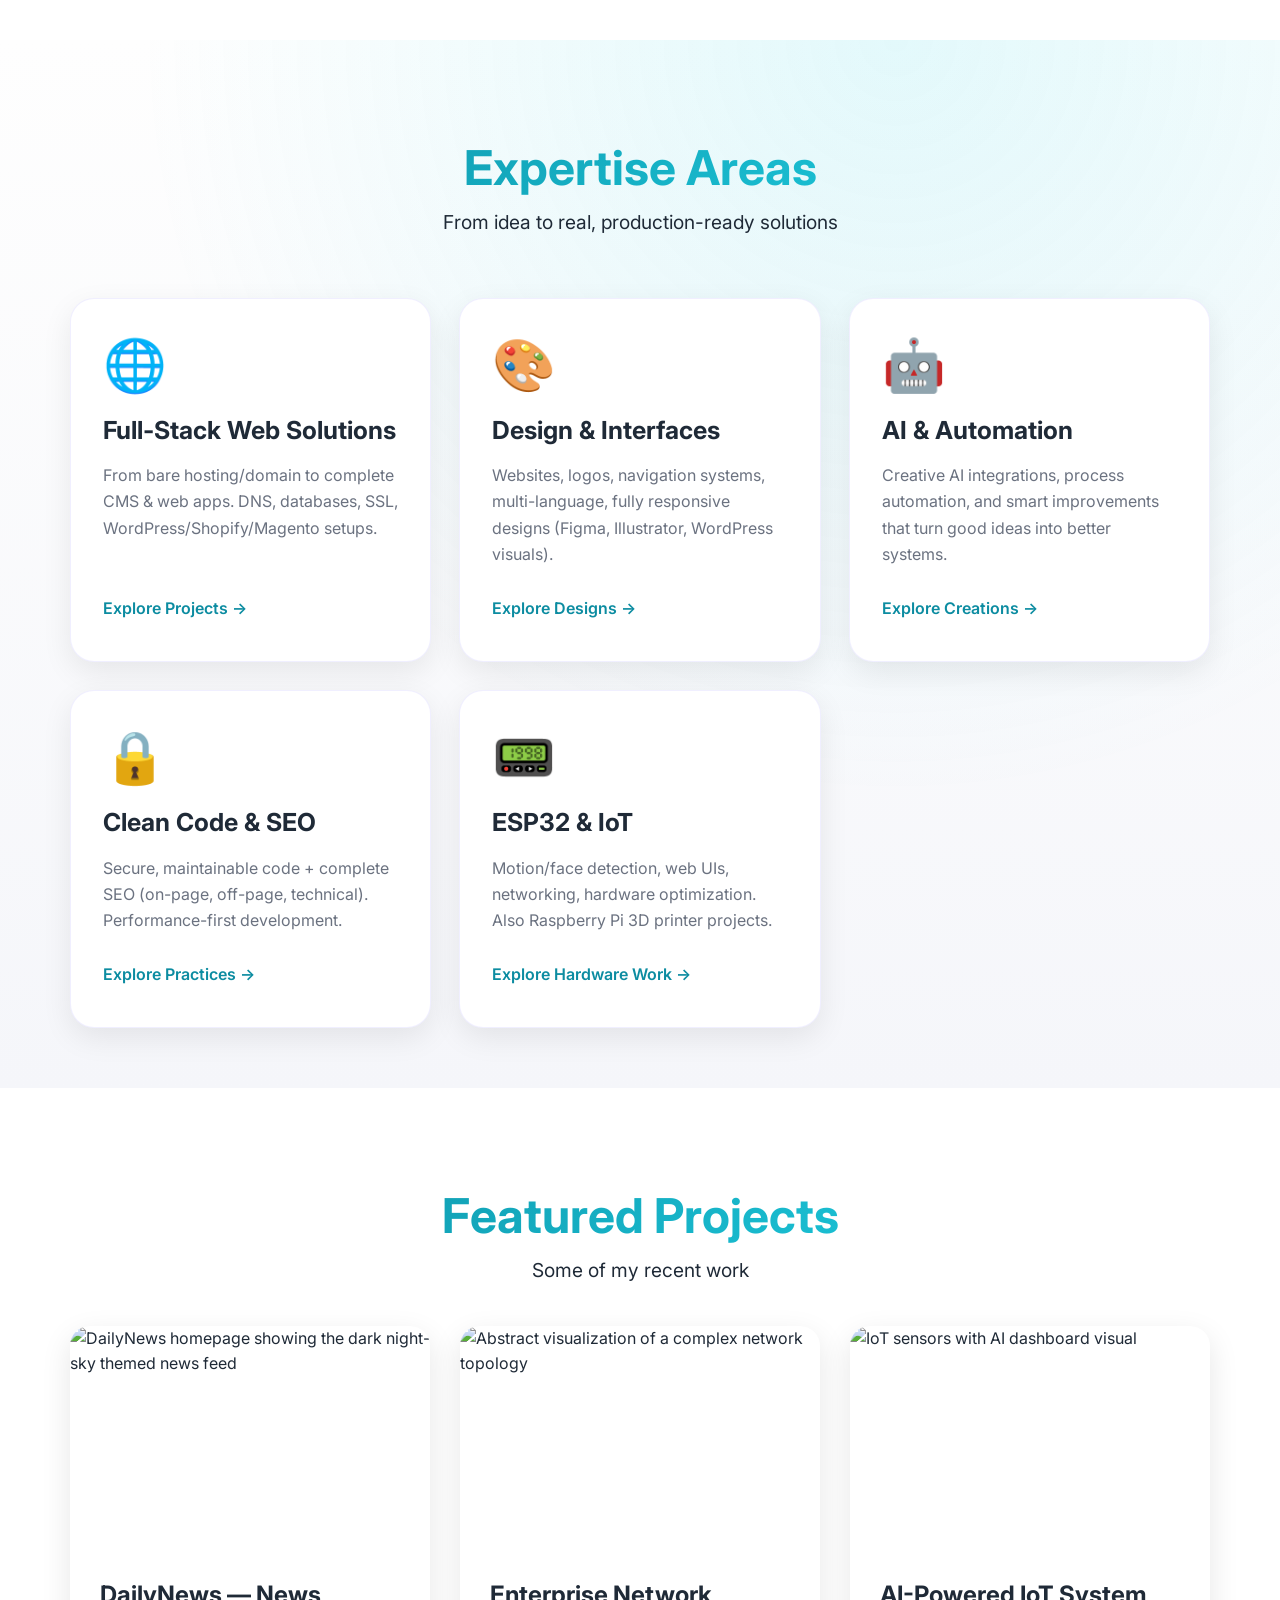
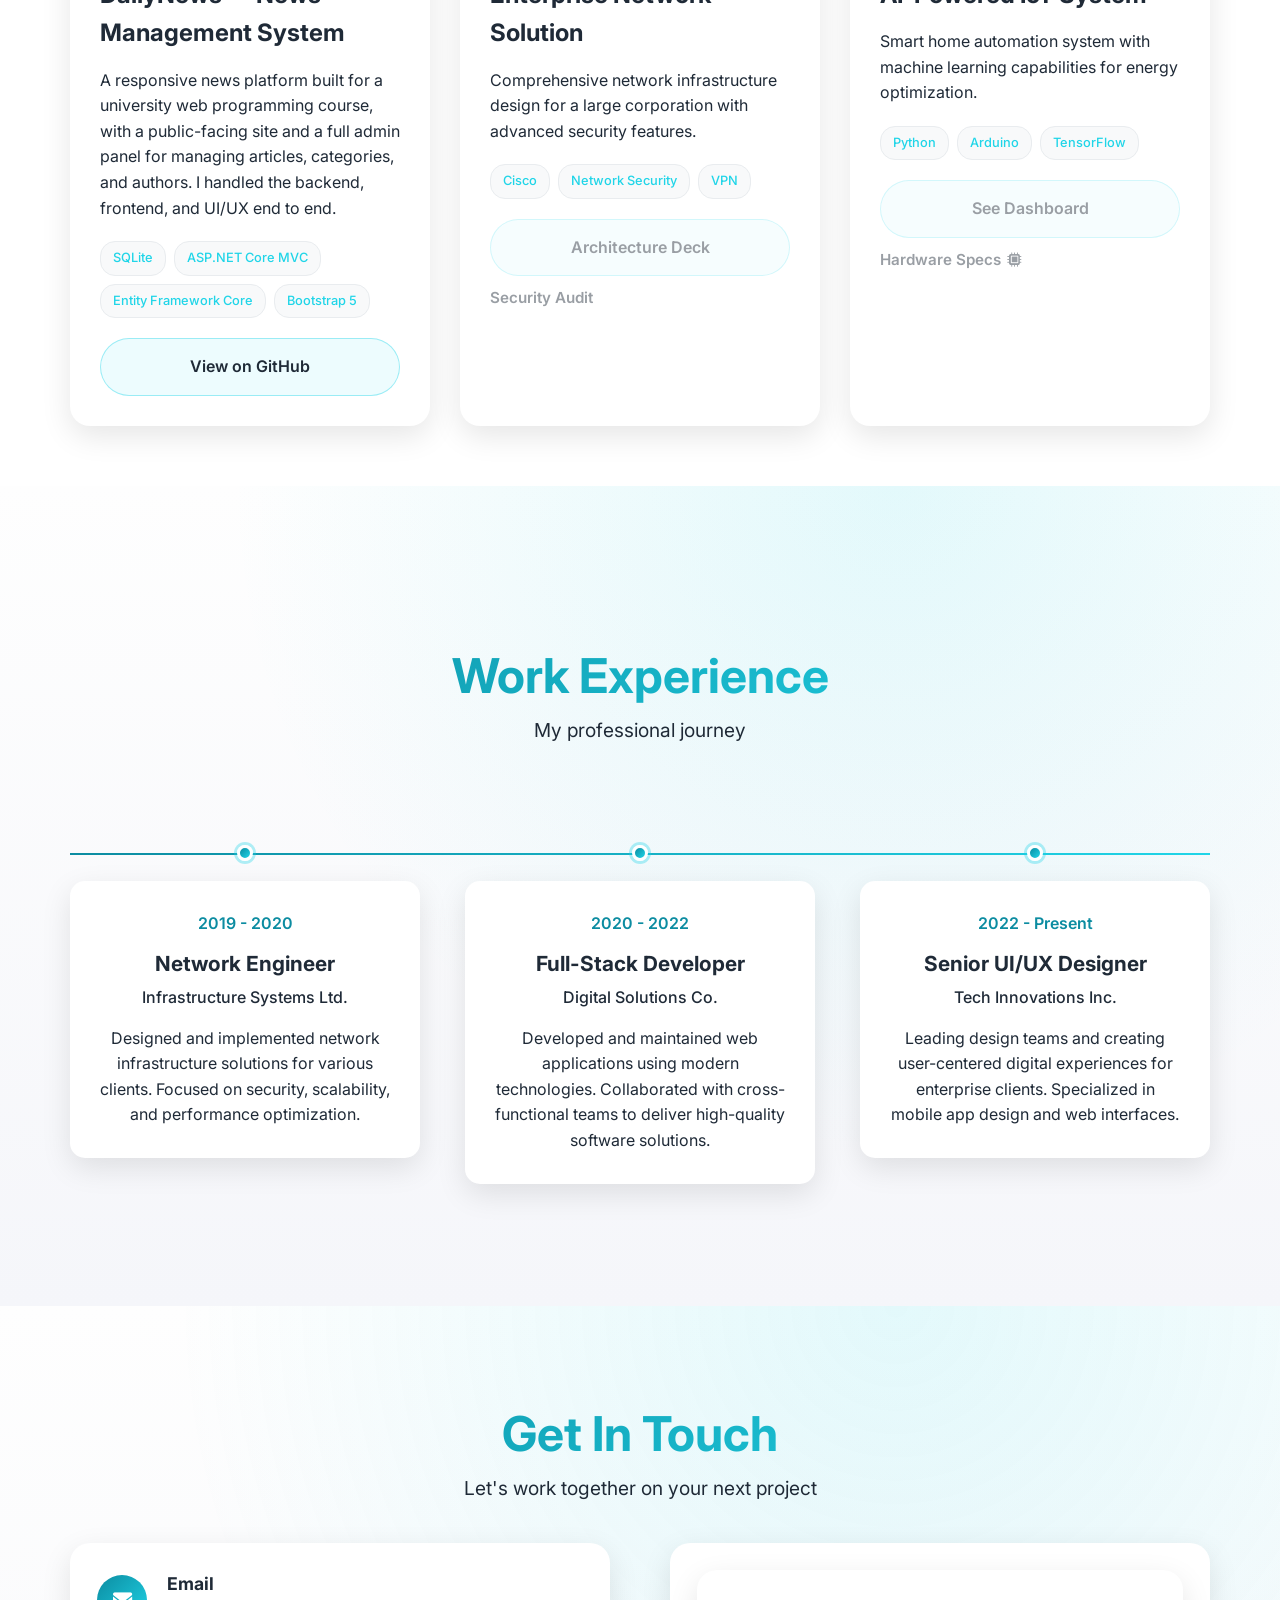
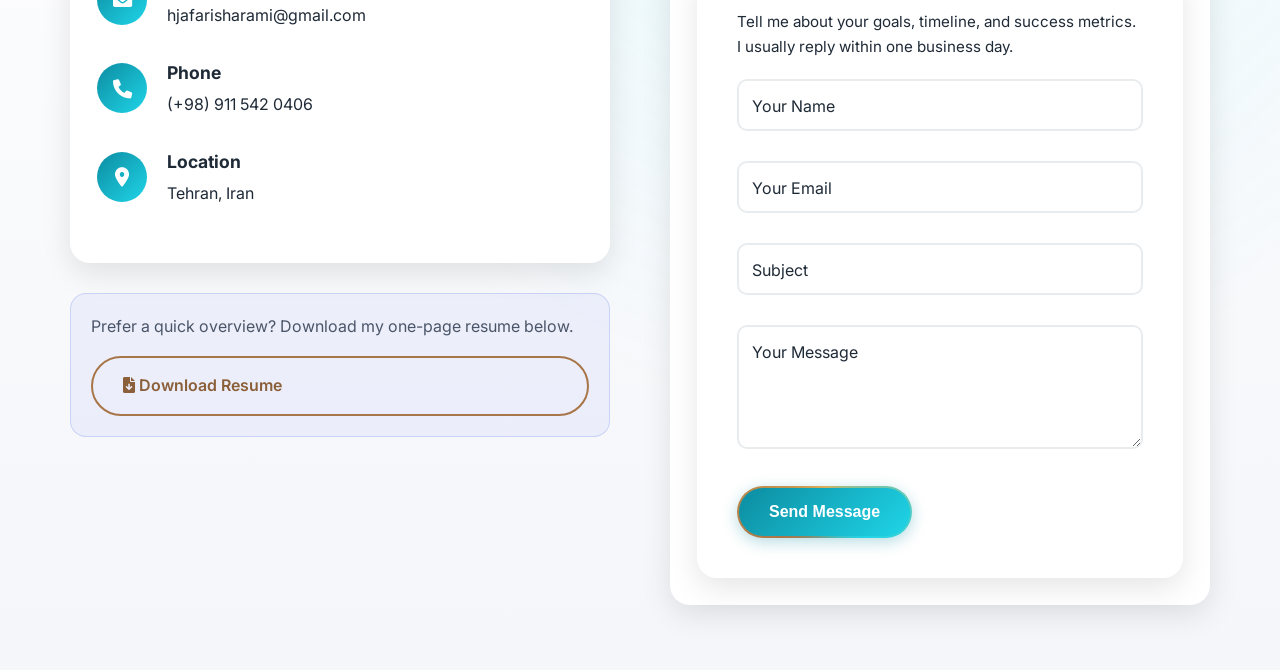
==== commit 94038b84: "Reapply "adding sub-pages" This reverts commit 639b661dc8515cdee2c6346684768be9760c372c." ====
--- a/index.html
+++ b/index.html
@@ -19,8 +19,8 @@
     <meta name="twitter:description" content="UI/UX designer and full-stack developer specializing in web, network systems, and AI-integrated hardware projects.">
     <meta name="twitter:image" content="https://hjafarisharami.ir/content/Profile.png">
 
-    <link rel="icon" type="image/png" href="content/siteicon.png">
-    <link rel="apple-touch-icon" href="content/siteicon.png">
+    <link rel="icon" type="image/png" href="content/Logo.png">
+    <link rel="apple-touch-icon" href="content/Logo.png">
 
     <link rel="preconnect" href="https://fonts.googleapis.com">
     <link rel="preconnect" href="https://fonts.gstatic.com" crossorigin>
@@ -44,7 +44,6 @@
     <!-- Navigation -->
     <nav class="navbar">
         <div class="nav-container">
-           <!--<div href="content/siteicon.png" class="nav-logo"></div>--> 
             <div class="nav-menu-wrapper">
                 <ul class="nav-menu">
                     <li><a href="#home" class="nav-link">Home</a></li>
@@ -179,19 +178,20 @@
                 <div class="projects-grid">
                     <div class="project-card slide-in-left">
                         <div class="project-visual">
-                            <img src="https://images.unsplash.com/photo-1523475472560-d2df97ec485c?auto=format&fit=crop&w=900&q=80" alt="Mockups of the commerce mobile experience" loading="lazy" decoding="async" width="900" height="600">
+                            <img src="content/dailynews-home.png" alt="DailyNews homepage showing the dark night-sky themed news feed" loading="lazy" decoding="async" width="900" height="600">
                         </div>
                         <div class="project-content">
-                            <h3>E-Commerce Mobile App</h3>
-                            <p>A complete mobile shopping experience with intuitive UI/UX design and seamless payment integration.</p>
+                            <h3>DailyNews — News Management System</h3>
+                            <p>A responsive news platform built for a university web programming course, with a public-facing site and a full admin panel for managing articles, categories, and authors. I handled the backend, frontend, and UI/UX end to end.</p>
                             <div class="project-tech">
-                                <span class="tech-tag">React Native</span>
-                                <span class="tech-tag">Node.js</span>
-                                <span class="tech-tag">MongoDB</span>
+                                <span class="tech-tag">SQLite</span>
+                                <span class="tech-tag">ASP.NET Core MVC</span>
+                                <span class="tech-tag">Entity Framework Core</span>
+                                
+                                <span class="tech-tag">Bootstrap 5</span>
                             </div>
                             <div class="project-actions">
-                                <span class="btn btn-ghost is-disabled" aria-disabled="true" title="Case study coming soon">View Case Study</span>
-                                <span class="text-link is-disabled" aria-disabled="true" title="Link coming soon">Live Prototype <i class="fas fa-arrow-up-right-from-square"></i></span>
+                                <a href="https://github.com/shjafari80/dailynews.net" target="_blank" rel="noopener" class="btn btn-ghost">View on GitHub</a>
                             </div>
                         </div>
                     </div>
@@ -215,7 +215,7 @@
                     </div>
                     <div class="project-card slide-in-right">
                         <div class="project-visual">
-                            <img src="https://images.unsplash.com/photo-1503023345310-bd7c1de61c7d?auto=format&fit=crop&w=900&q=80" alt="IoT sensors with AI dashboard visual" loading="lazy" decoding="async" width="900" height="600">
+                            <img src="content/AI-Automation.gif" alt="IoT sensors with AI dashboard visual" loading="lazy" decoding="async" width="900" height="600">
                         </div>
                         <div class="project-content">
                             <h3>AI-Powered IoT System</h3>
--- a/styles.css
+++ b/styles.css
@@ -192,11 +192,6 @@
     width: 100%;
 }
 
-/* Main Content 
-.main-content {
-    padding-top: calc(var(--nav-h) + 20px);
-}*/
-
 /* Full Page Sections */
 .full-page {
     min-height: calc((var(--vh, 1vh) * 100) - 80px);
@@ -238,9 +233,7 @@
 
 /* Home Section */
 .home-section {
-    background: url("content/hero-back.jpeg");
-    /*var(--color-gradient-hero)
-    padding: 60px 0 40px;*/
+    background: url("content/Hero-BG.jpeg");
     background-size: cover;
     background-position: bottom;
     background-repeat: no-repeat;
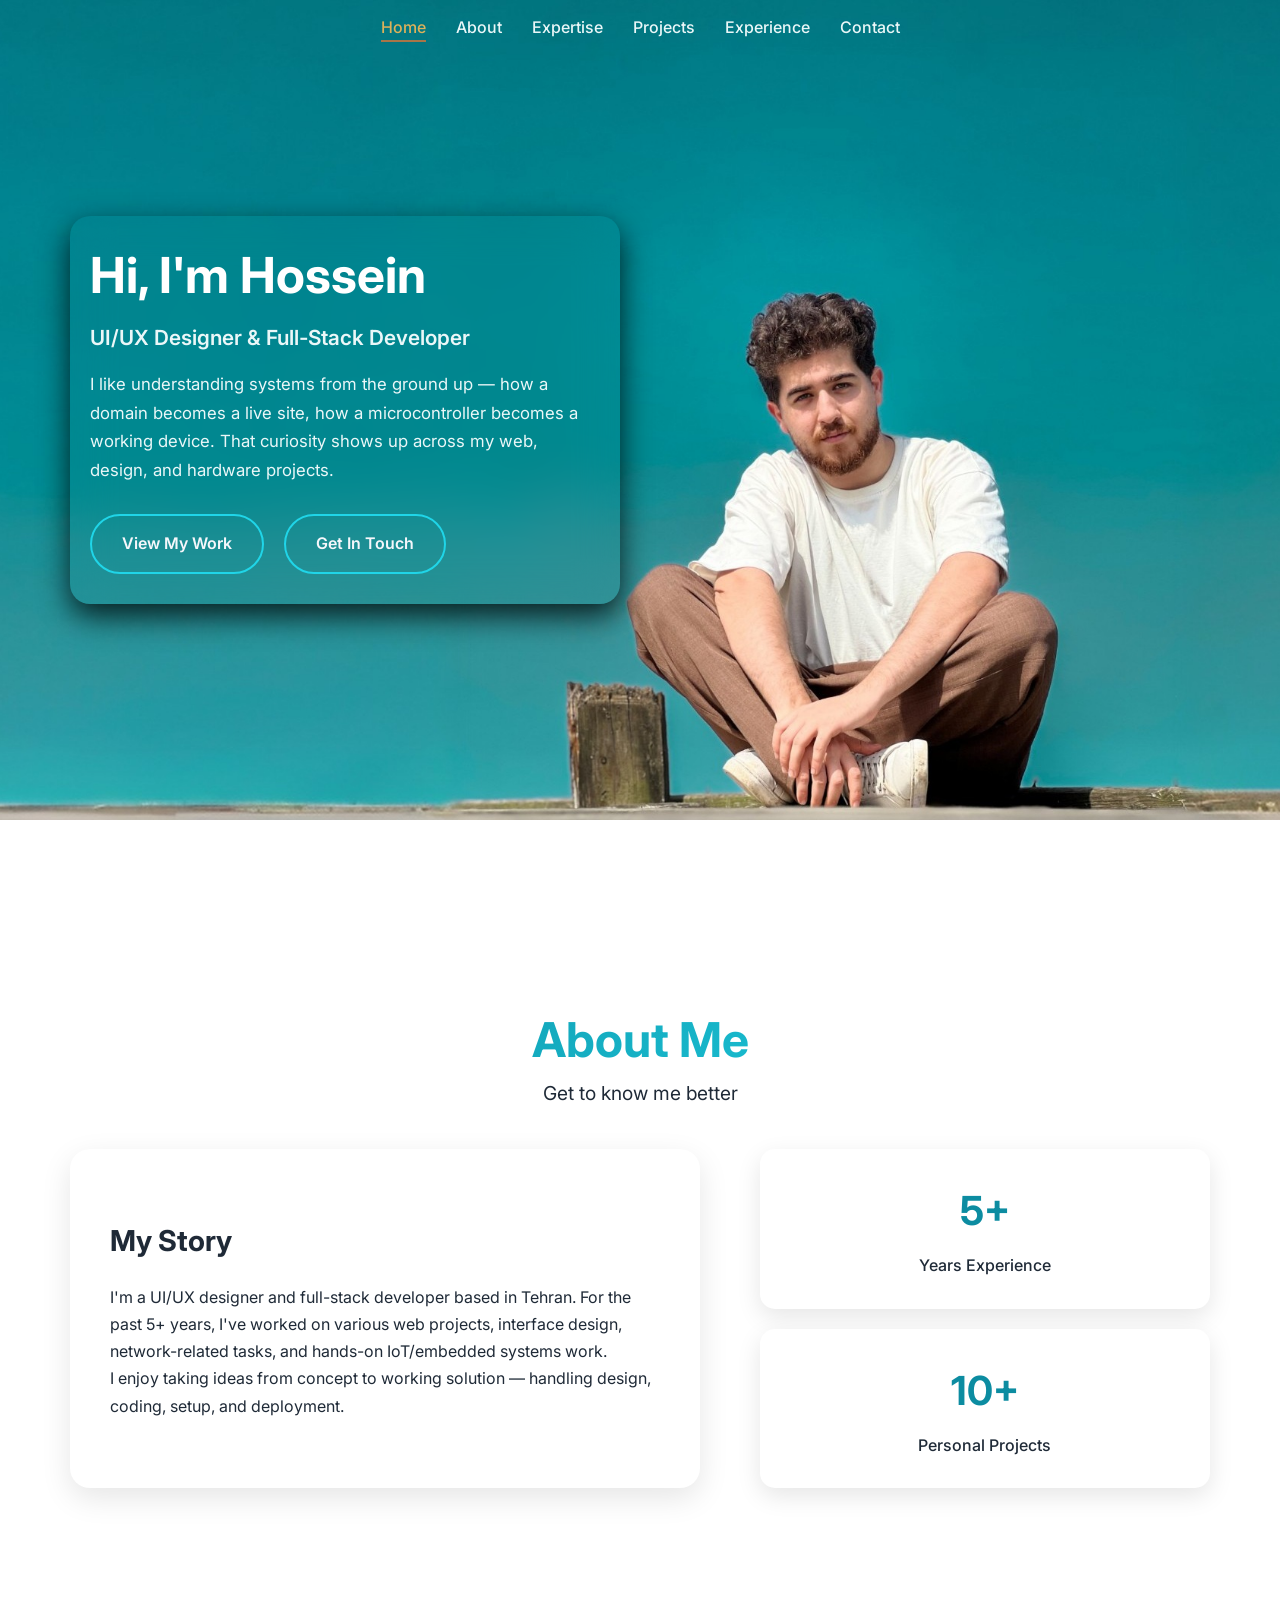
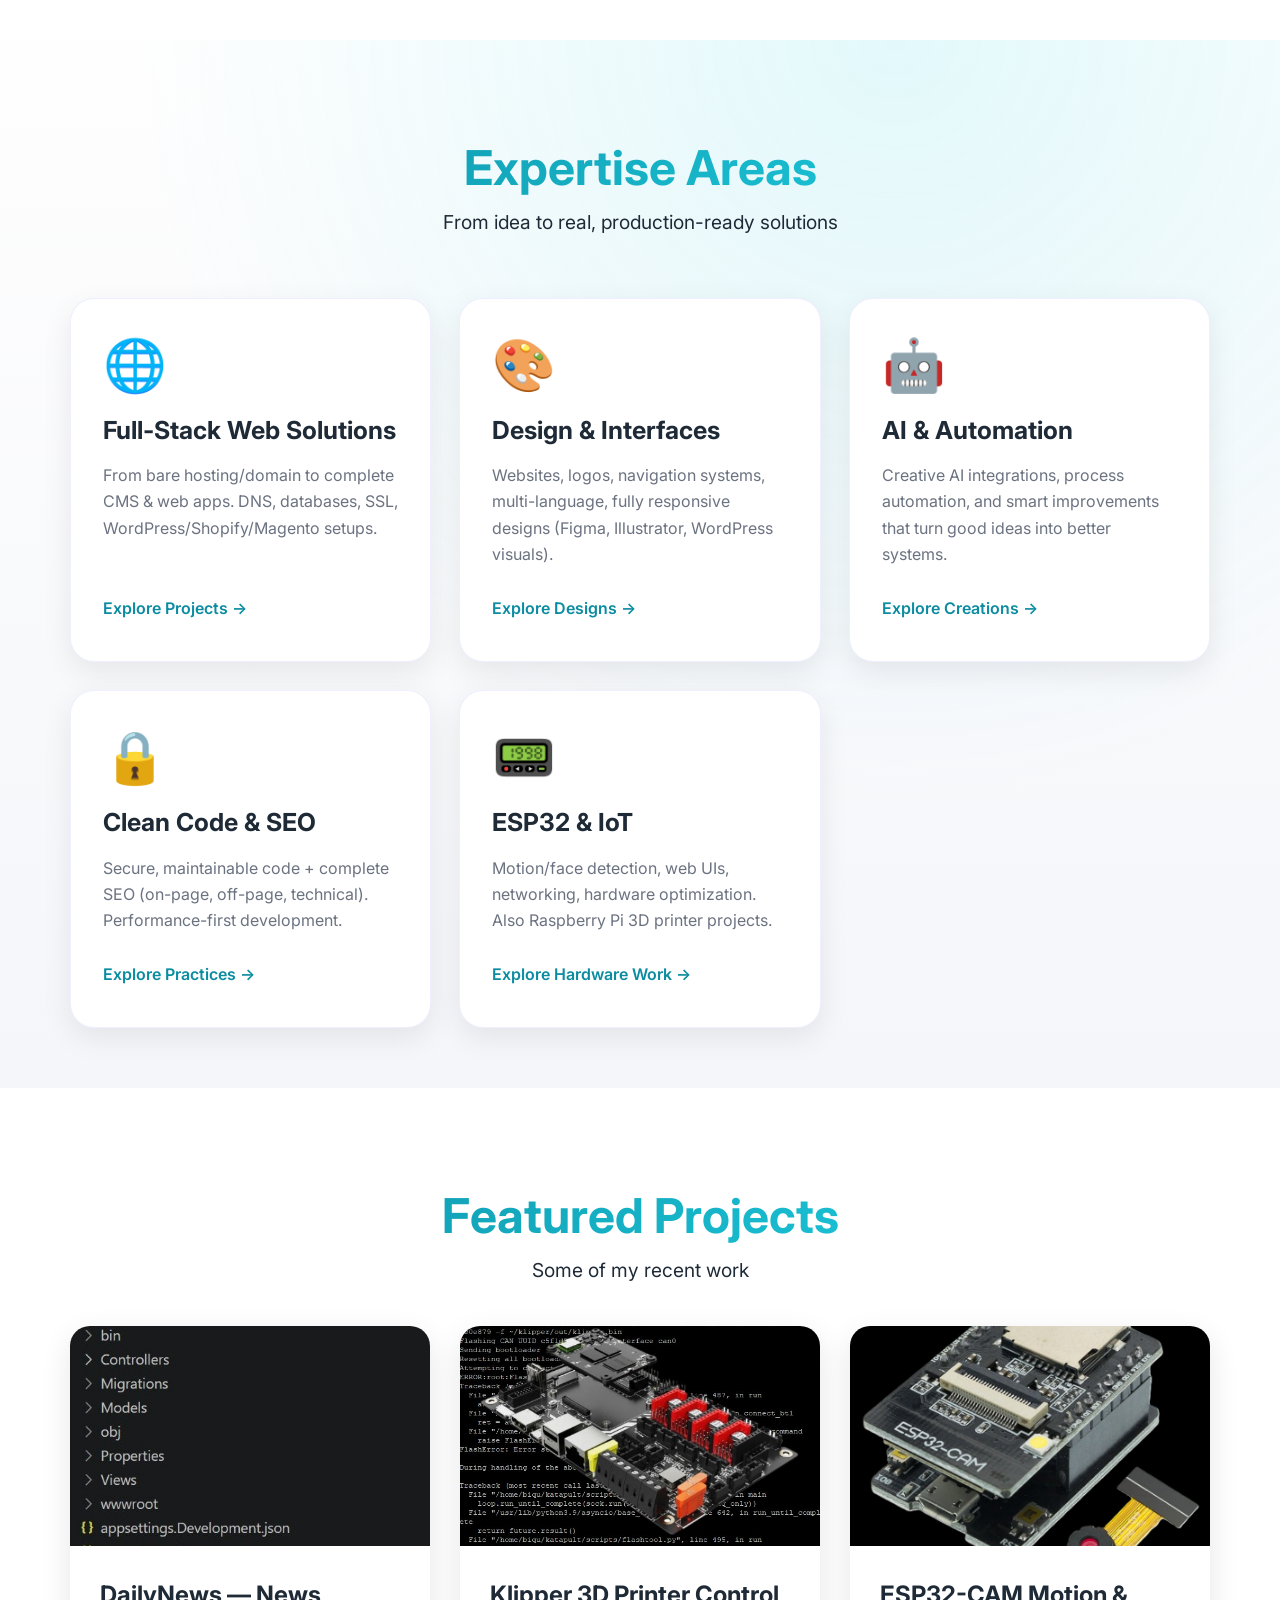
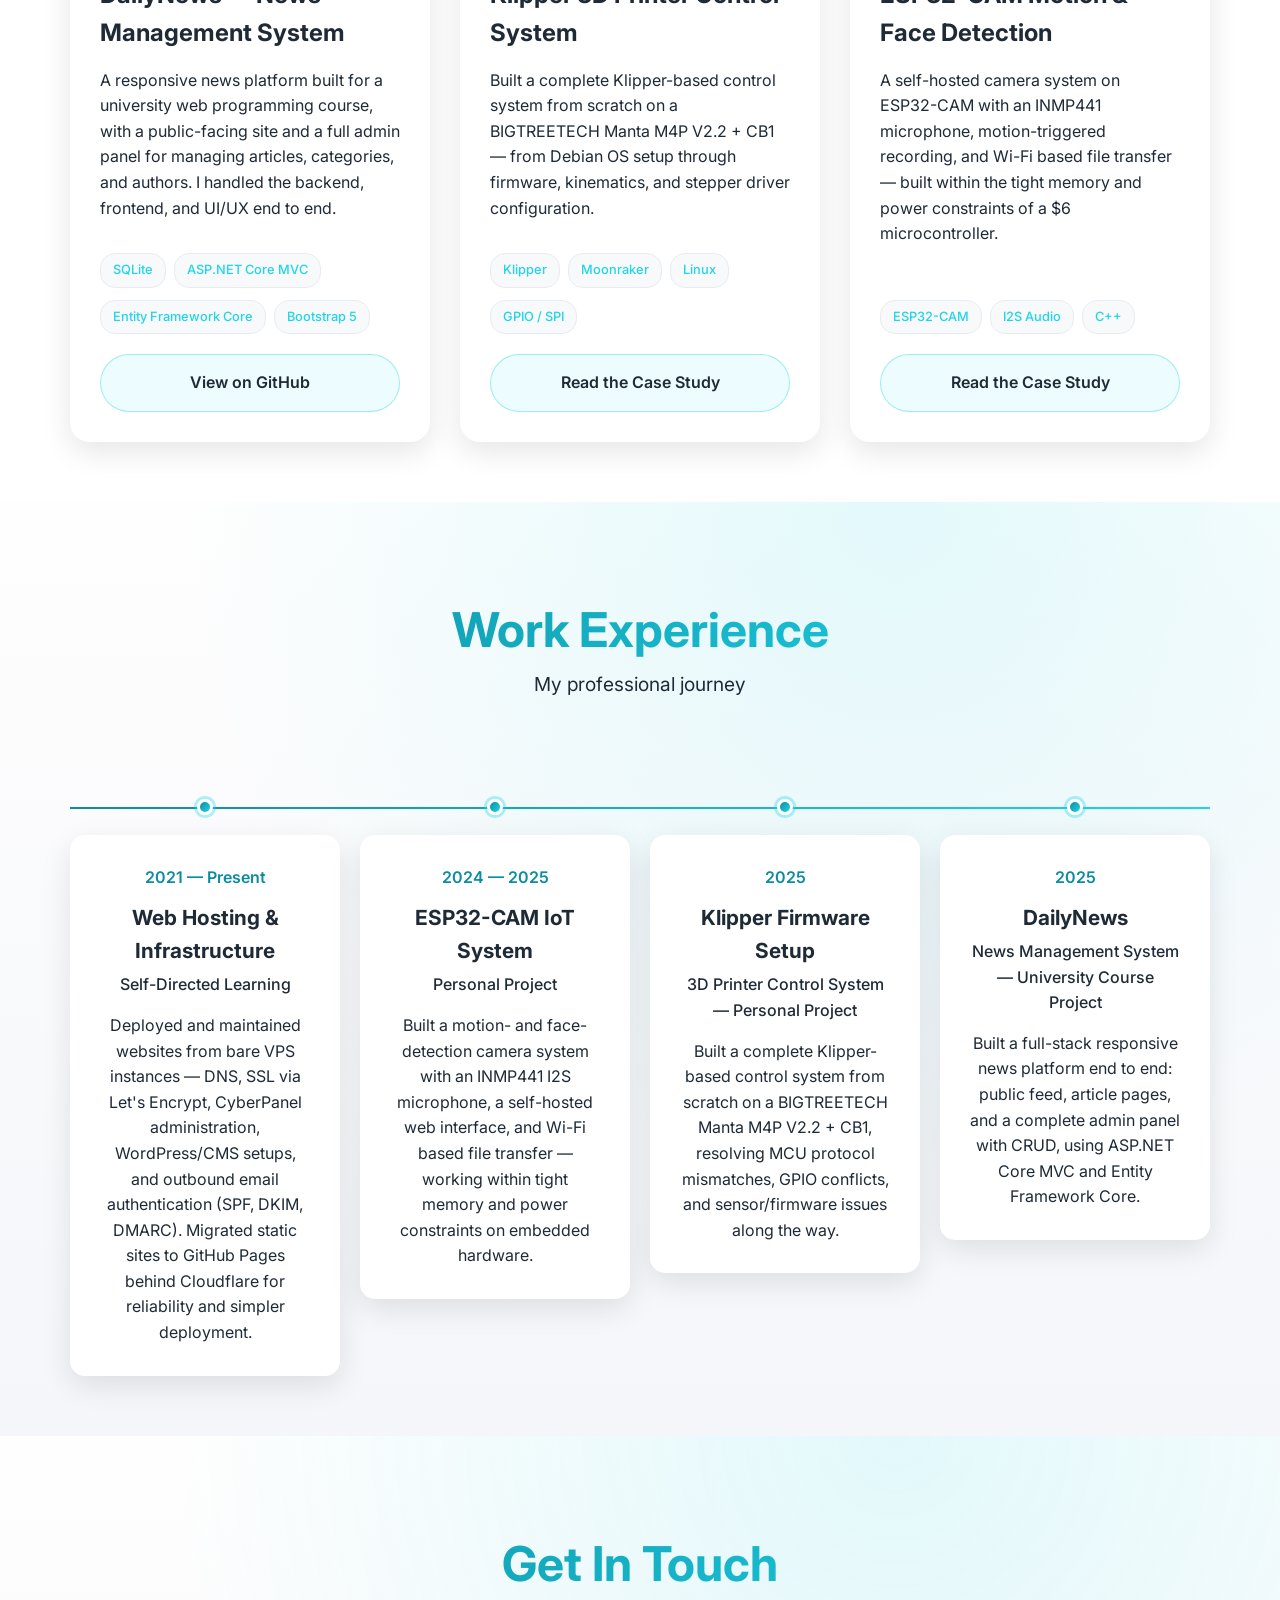
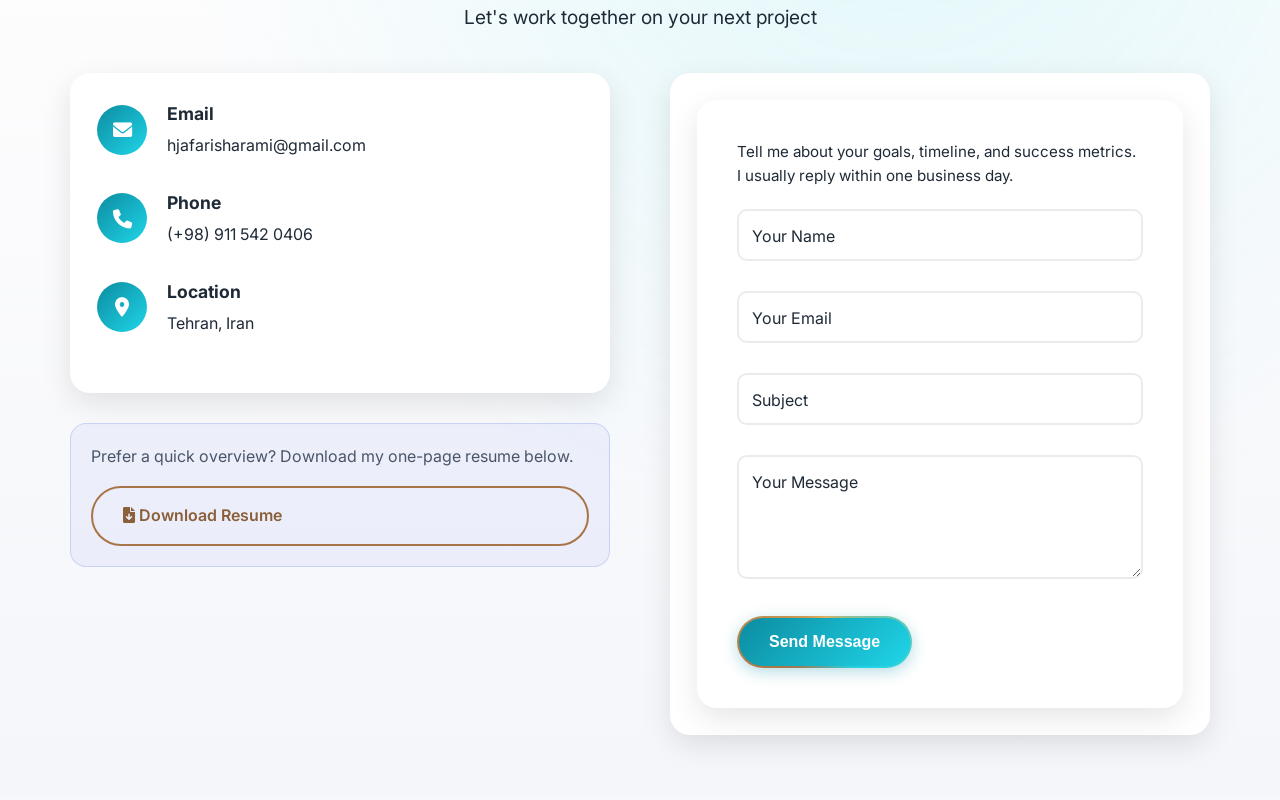
==== commit 4fd0acd8: "8 fix headers , add more realistic detail on projects, better sub-pages hero view" ====
--- a/index.html
+++ b/index.html
@@ -3,19 +3,19 @@
 <head>
     <meta charset="UTF-8">
     <meta name="viewport" content="width=device-width, initial-scale=1.0">
-    <title>Hossein Jafari Sharmi - UI/UX Designer & Full-Stack Developer</title>
-    <meta name="description" content="Portfolio of Hossein Jafari Sharmi — UI/UX designer and full-stack developer specializing in web, network systems, and AI-integrated hardware projects.">
+    <title>Hossein Jafari Sharami - UI/UX Designer & Full-Stack Developer</title>
+    <meta name="description" content="Portfolio of Hossein Jafari Sharami — UI/UX designer and full-stack developer specializing in web, network systems, and AI-integrated hardware projects.">
     <meta name="theme-color" content="#0C8CA1">
     <link rel="canonical" href="https://hjafarisharami.ir">
 
     <!-- Open Graph / social preview -->
     <meta property="og:type" content="website">
-    <meta property="og:title" content="Hossein Jafari Sharmi - Portfolio">
+    <meta property="og:title" content="Hossein Jafari Sharami - Portfolio">
     <meta property="og:description" content="UI/UX designer and full-stack developer specializing in web, network systems, and AI-integrated hardware projects.">
     <meta property="og:image" content="https://hjafarisharami.ir/content/Profile.png">
     <meta property="og:url" content="https://hjafarisharami.ir">
     <meta name="twitter:card" content="summary_large_image">
-    <meta name="twitter:title" content="Hossein Jafari Sharmi - Portfolio">
+    <meta name="twitter:title" content="Hossein Jafari Sharami - Portfolio">
     <meta name="twitter:description" content="UI/UX designer and full-stack developer specializing in web, network systems, and AI-integrated hardware projects.">
     <meta name="twitter:image" content="https://hjafarisharami.ir/content/Profile.png">
 
@@ -32,7 +32,7 @@
     {
       "@context": "https://schema.org",
       "@type": "Person",
-      "name": "Hossein Jafari Sharmi",
+      "name": "Hossein Jafari Sharami",
       "jobTitle": "UI/UX Designer & Full-Stack Developer",
       "address": { "@type": "PostalAddress", "addressLocality": "Tehran", "addressCountry": "IR" },
       "email": "mailto:hjafarisharami@gmail.com"
@@ -72,7 +72,7 @@
                     <div class="hero-text slide-in-left">
                         <h1 class="hero-title">Hi, I'm Hossein</h1>
                         <p class="hero-subtitle">UI/UX Designer & Full-Stack Developer</p>
-                        <p class="hero-description">I enjoy creating beautiful and functional digital experiences with a passion for innovation and user-centered design.</p>
+                        <p class="hero-description">I like understanding systems from the ground up — how a domain becomes a live site, how a microcontroller becomes a working device. That curiosity shows up across my web, design, and hardware projects.</p>
                         <div class="hero-buttons">
                             <div class="hero-buttons-inner">
                                 <a href="#expertise" class="btn btn-secondary">View My Work</a>
@@ -197,37 +197,36 @@
                     </div>
                     <div class="project-card slide-in-up">
                         <div class="project-visual">
-                            <img src="https://images.unsplash.com/photo-1504384308090-c894fdcc538d?auto=format&fit=crop&w=900&q=80" alt="Abstract visualization of a complex network topology" loading="lazy" decoding="async" width="900" height="600">
+                            <img src="content/klipper-setup.jpg" alt="BIGTREETECH Manta M4P V2.2 mainboard with CB1 running Klipper" loading="lazy" decoding="async" width="900" height="600">
                         </div>
                         <div class="project-content">
-                            <h3>Enterprise Network Solution</h3>
-                            <p>Comprehensive network infrastructure design for a large corporation with advanced security features.</p>
+                            <h3>Klipper 3D Printer Control System</h3>
+                            <p>Built a complete Klipper-based control system from scratch on a BIGTREETECH Manta M4P V2.2 + CB1 — from Debian OS setup through firmware, kinematics, and stepper driver configuration.</p>
                             <div class="project-tech">
-                                <span class="tech-tag">Cisco</span>
-                                <span class="tech-tag">Network Security</span>
-                                <span class="tech-tag">VPN</span>
+                                <span class="tech-tag">Klipper</span>
+                                <span class="tech-tag">Moonraker</span>
+                                <span class="tech-tag">Linux</span>
+                                <span class="tech-tag">GPIO / SPI</span>
                             </div>
                             <div class="project-actions">
-                                <span class="btn btn-ghost is-disabled" aria-disabled="true" title="Deck coming soon">Architecture Deck</span>
-                                <span class="text-link is-disabled" aria-disabled="true" title="Link coming soon">Security Audit <i class="fas fa-file-shield"></i></span>
+                                <a href="esp32-iot.html" class="btn btn-ghost">Read the Case Study</a>
                             </div>
                         </div>
                     </div>
                     <div class="project-card slide-in-right">
                         <div class="project-visual">
-                            <img src="content/AI-Automation.gif" alt="IoT sensors with AI dashboard visual" loading="lazy" decoding="async" width="900" height="600">
+                            <img src="content/esp32-cam-setup.jpg" alt="ESP32-CAM motion detection setup" loading="lazy" decoding="async" width="900" height="600">
                         </div>
                         <div class="project-content">
-                            <h3>AI-Powered IoT System</h3>
-                            <p>Smart home automation system with machine learning capabilities for energy optimization.</p>
+                            <h3>ESP32-CAM Motion & Face Detection</h3>
+                            <p>A self-hosted camera system on ESP32-CAM with an INMP441 microphone, motion-triggered recording, and Wi-Fi based file transfer — built within the tight memory and power constraints of a $6 microcontroller.</p>
                             <div class="project-tech">
-                                <span class="tech-tag">Python</span>
-                                <span class="tech-tag">Arduino</span>
-                                <span class="tech-tag">TensorFlow</span>
+                                <span class="tech-tag">ESP32-CAM</span>
+                                <span class="tech-tag">I2S Audio</span>
+                                <span class="tech-tag">C++</span>
                             </div>
                             <div class="project-actions">
-                                <span class="btn btn-ghost is-disabled" aria-disabled="true" title="Dashboard coming soon">See Dashboard</span>
-                                <span class="text-link is-disabled" aria-disabled="true" title="Link coming soon">Hardware Specs <i class="fas fa-microchip"></i></span>
+                                <a href="esp32-iot.html" class="btn btn-ghost">Read the Case Study</a>
                             </div>
                         </div>
                     </div>
@@ -243,40 +242,40 @@
                     <p class="section-subtitle">My professional journey</p>
                 </div>
                 <div class="timeline">
-                    <div class="timeline-item scale-in">
-                        <div class="timeline-marker">
-                            <span class="timeline-dot"></span>
-                            <span class="timeline-line"></span>
-                        </div>
+                    <div class="timeline-item">
+                        <div class="timeline-marker"><span class="timeline-dot"></span><span class="timeline-line"></span></div>
+                            <div class="timeline-content">
+                            <div class="timeline-date">2021 — Present</div>
+                            <h3>Web Hosting & Infrastructure</h3>
+                            <h4>Self-Directed Learning</h4>
+                            <p>Deployed and maintained websites from bare VPS instances — DNS, SSL via Let's Encrypt, CyberPanel administration, WordPress/CMS setups, and outbound email authentication (SPF, DKIM, DMARC). Migrated static sites to GitHub Pages behind Cloudflare for reliability and simpler deployment.</p>
+                        </div>
+                    </div>
+                    <div class="timeline-item">
+                        <div class="timeline-marker"><span class="timeline-dot"></span><span class="timeline-line"></span></div>
                         <div class="timeline-content">
-                            <div class="timeline-date">2019 - 2020</div>
-                            <h3>Network Engineer</h3>
-                            <h4>Infrastructure Systems Ltd.</h4>
-                            <p>Designed and implemented network infrastructure solutions for various clients. Focused on security, scalability, and performance optimization.</p>
-                        </div>
-                    </div>
-                    <div class="timeline-item scale-in">
-                        <div class="timeline-marker">
-                            <span class="timeline-dot"></span>
-                            <span class="timeline-line"></span>
-                        </div>
+                            <div class="timeline-date">2024 — 2025</div>
+                            <h3>ESP32-CAM IoT System</h3>
+                            <h4>Personal Project</h4>
+                            <p>Built a motion- and face-detection camera system with an INMP441 I2S microphone, a self-hosted web interface, and Wi-Fi based file transfer — working within tight memory and power constraints on embedded hardware.</p>
+                        </div>
+                    </div>
+                    <div class="timeline-item">
+                        <div class="timeline-marker"><span class="timeline-dot"></span><span class="timeline-line"></span></div>
                         <div class="timeline-content">
-                            <div class="timeline-date">2020 - 2022</div>
-                            <h3>Full-Stack Developer</h3>
-                            <h4>Digital Solutions Co.</h4>
-                            <p>Developed and maintained web applications using modern technologies. Collaborated with cross-functional teams to deliver high-quality software solutions.</p>
-                        </div>
-                    </div>
-                    <div class="timeline-item scale-in">
-                        <div class="timeline-marker">
-                            <span class="timeline-dot"></span>
-                            <span class="timeline-line"></span>
-                        </div>
+                            <div class="timeline-date">2025</div>
+                            <h3>Klipper Firmware Setup</h3>
+                            <h4>3D Printer Control System — Personal Project</h4>
+                            <p>Built a complete Klipper-based control system from scratch on a BIGTREETECH Manta M4P V2.2 + CB1, resolving MCU protocol mismatches, GPIO conflicts, and sensor/firmware issues along the way.</p>
+                        </div>
+                    </div>
+                    <div class="timeline-item">
+                        <div class="timeline-marker"><span class="timeline-dot"></span><span class="timeline-line"></span></div>
                         <div class="timeline-content">
-                            <div class="timeline-date">2022 - Present</div>
-                            <h3>Senior UI/UX Designer</h3>
-                            <h4>Tech Innovations Inc.</h4>
-                            <p>Leading design teams and creating user-centered digital experiences for enterprise clients. Specialized in mobile app design and web interfaces.</p>
+                            <div class="timeline-date">2025</div>
+                            <h3>DailyNews</h3>
+                            <h4>News Management System — University Course Project</h4>
+                            <p>Built a full-stack responsive news platform end to end: public feed, article pages, and a complete admin panel with CRUD, using ASP.NET Core MVC and Entity Framework Core.</p>
                         </div>
                     </div>
                 </div>
@@ -323,7 +322,7 @@
                         </div>
                         <div class="contact-cta">
                             <p>Prefer a quick overview? Download my one-page resume below.</p>
-                            <a href="content/resume.pdf" download class="btn btn-secondary btn-download"><i class="fas fa-file-arrow-down"></i> Download Resume</a>
+                            <a href="content/Hossein_Jafari_Sharami_Resume.pdf" download class="btn btn-secondary btn-download"><i class="fas fa-file-arrow-down"></i> Download Resume</a>
                         </div>
                     </div>
                     <div class="contact-form slide-in-right">
--- a/styles.css
+++ b/styles.css
@@ -693,6 +693,9 @@
     overflow: hidden;
     box-shadow: 0 10px 30px rgba(0, 0, 0, 0.1);
     transition: all 0.3s ease;
+    display: flex;
+    flex-direction: column;
+    height: 100%;
 }
 
 .project-card:hover {
@@ -720,6 +723,9 @@
 
 .project-content {
     padding: 30px;
+    display: flex;
+    flex-direction: column;
+    flex: 1;
 }
 
 .project-content h3 {
@@ -737,7 +743,10 @@
 .project-tech {
     display: flex;
     flex-wrap: wrap;
-    gap: 8px;
+    gap: 8px 8px;
+    row-gap: 12px;
+    margin-top: auto;
+    padding-top: 12px;
 }
 
 .tech-tag {
@@ -748,14 +757,17 @@
     font-size: 0.8rem;
     font-weight: 500;
     border: 1px solid #e9ecef;
+    white-space: nowrap;
 }
 
 .project-actions {
     margin-top: 20px;
     display: flex;
-    flex-direction: column;
-    align-items: stretch;
-    gap: 10px;
+}
+
+.project-actions .btn {
+    flex: 1;
+    text-align: center;
 }
 
 .project-actions .btn-ghost {
@@ -1445,7 +1457,69 @@
   object-fit: contain;
   filter: drop-shadow(0 2px 6px rgba(0,0,0,0.45));
 }
-
+.page-hero {
+    position: relative;
+    min-height: 45vh;
+    display: flex;
+    align-items: center;
+    justify-content: center;
+    overflow: hidden;
+    background: var(--color-gradient-dark);
+    padding: 100px 0 60px;
+}
+
+.page-hero::before,
+.page-hero::after {
+    content: '';
+    position: absolute;
+    border-radius: 50%;
+    filter: blur(60px);
+    z-index: 0;
+}
+
+.page-hero::before {
+    width: 400px;
+    height: 400px;
+    background: rgba(32, 213, 232, 0.25);
+    top: -120px;
+    right: -100px;
+}
+
+.page-hero::after {
+    width: 300px;
+    height: 300px;
+    background: rgba(168, 117, 72, 0.25);
+    bottom: -100px;
+    left: -80px;
+}
+
+.page-hero .page-icon {
+    font-size: 4rem;
+    margin-bottom: 20px;
+    position: relative;
+    z-index: 1;
+    filter: drop-shadow(0 8px 20px rgba(0,0,0,0.3));
+}
+
+.page-hero .section-header {
+    position: relative;
+    z-index: 1;
+}
+
+.page-hero .section-title {
+    background: none;
+    -webkit-text-fill-color: var(--color-text-on-dark);
+    color: var(--color-text-on-dark);
+}
+
+.page-hero .section-subtitle {
+    color: rgba(234, 247, 248, 0.75);
+}
+
+@media (max-width: 768px) {
+    .page-hero { min-height: 35vh; padding: 80px 0 40px; }
+    .page-hero .page-icon { font-size: 3rem; }
+}
 /* subtle individual float motion */
 @keyframes floatY {
   0% { transform: translateY(0) rotate(0deg); }
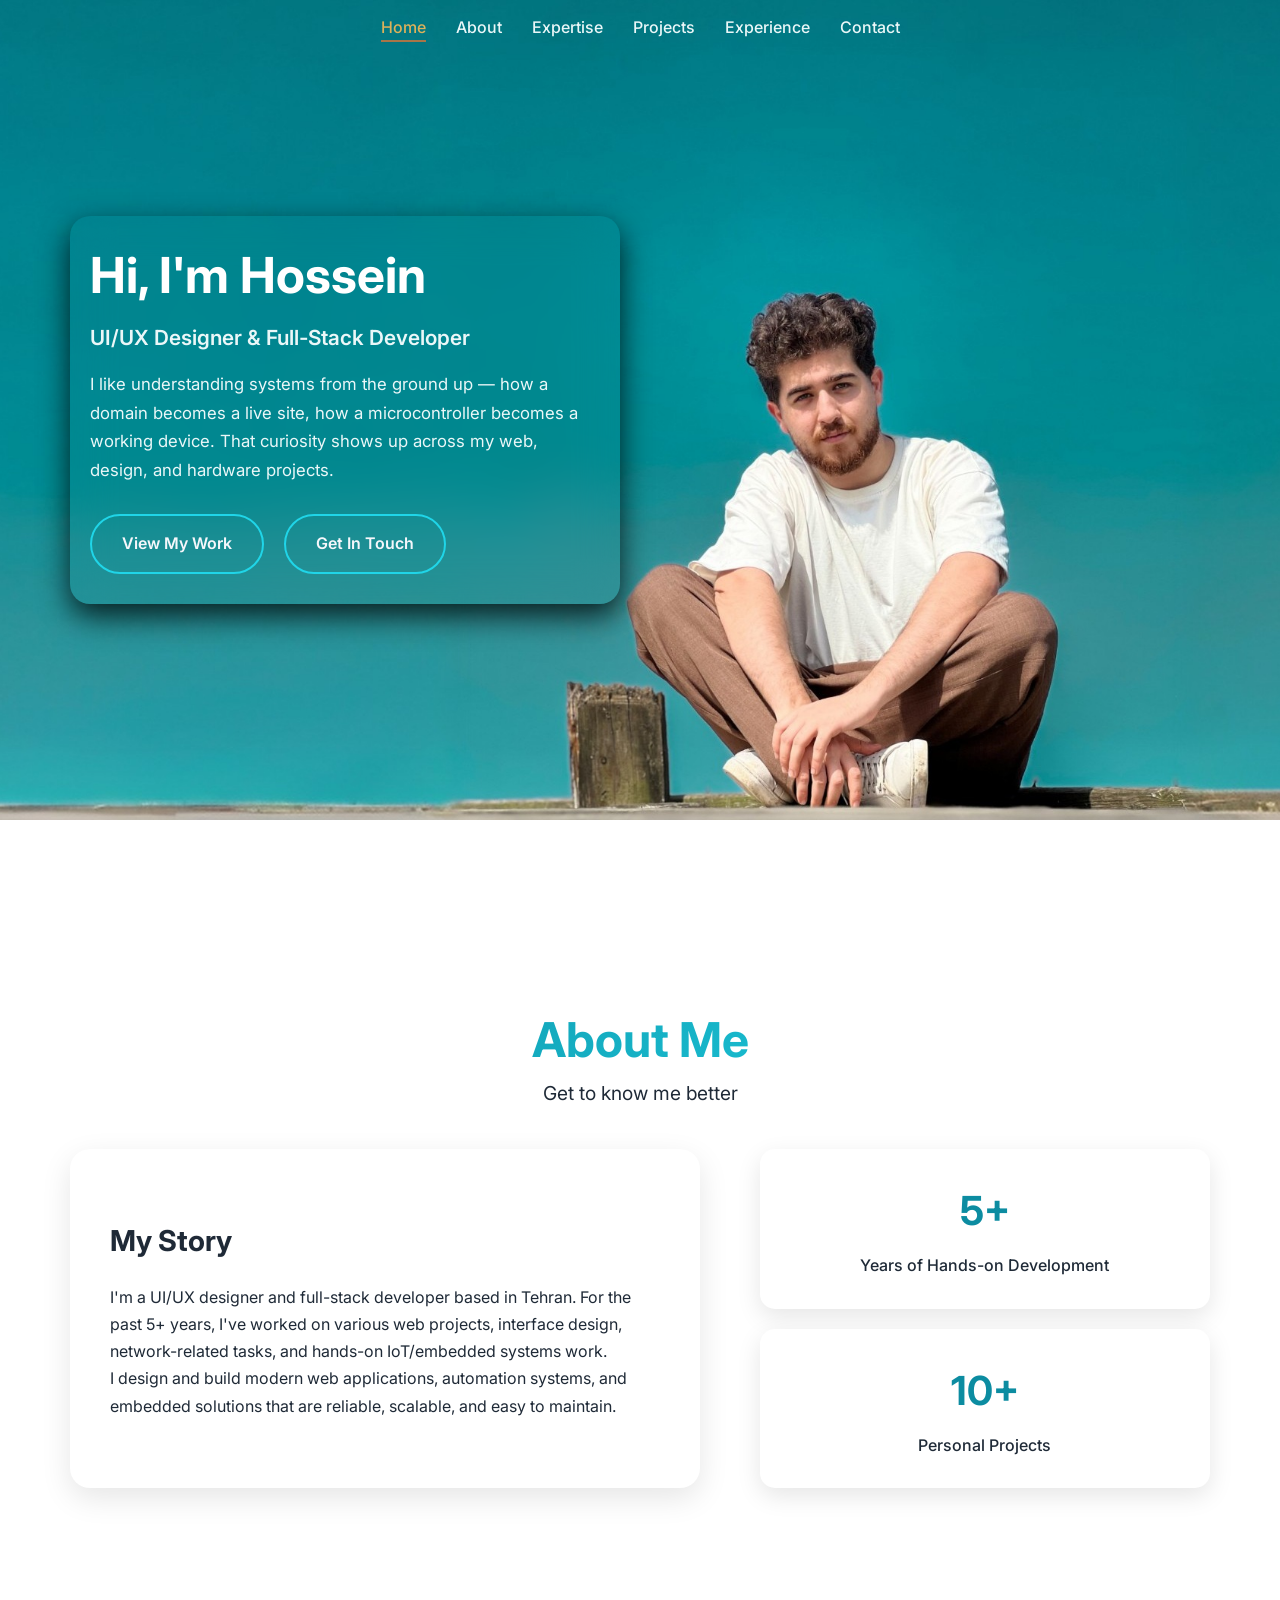
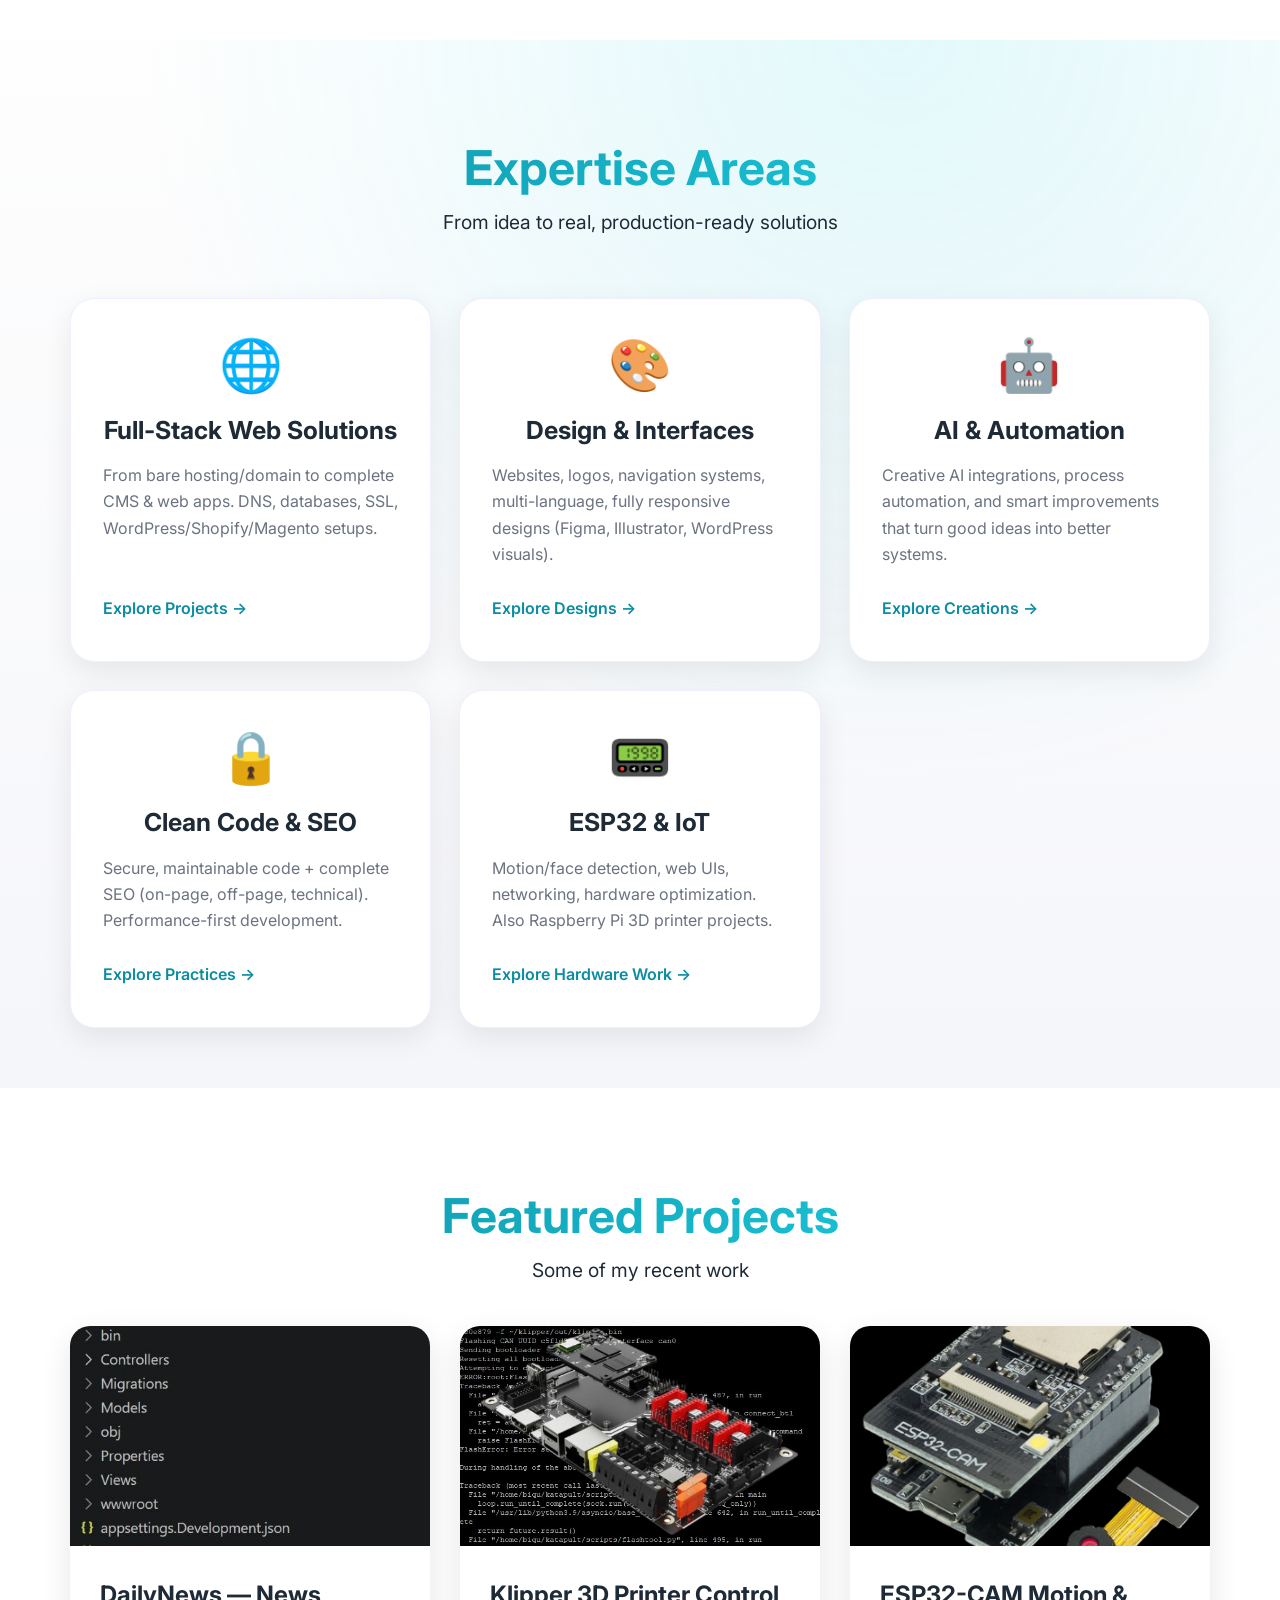
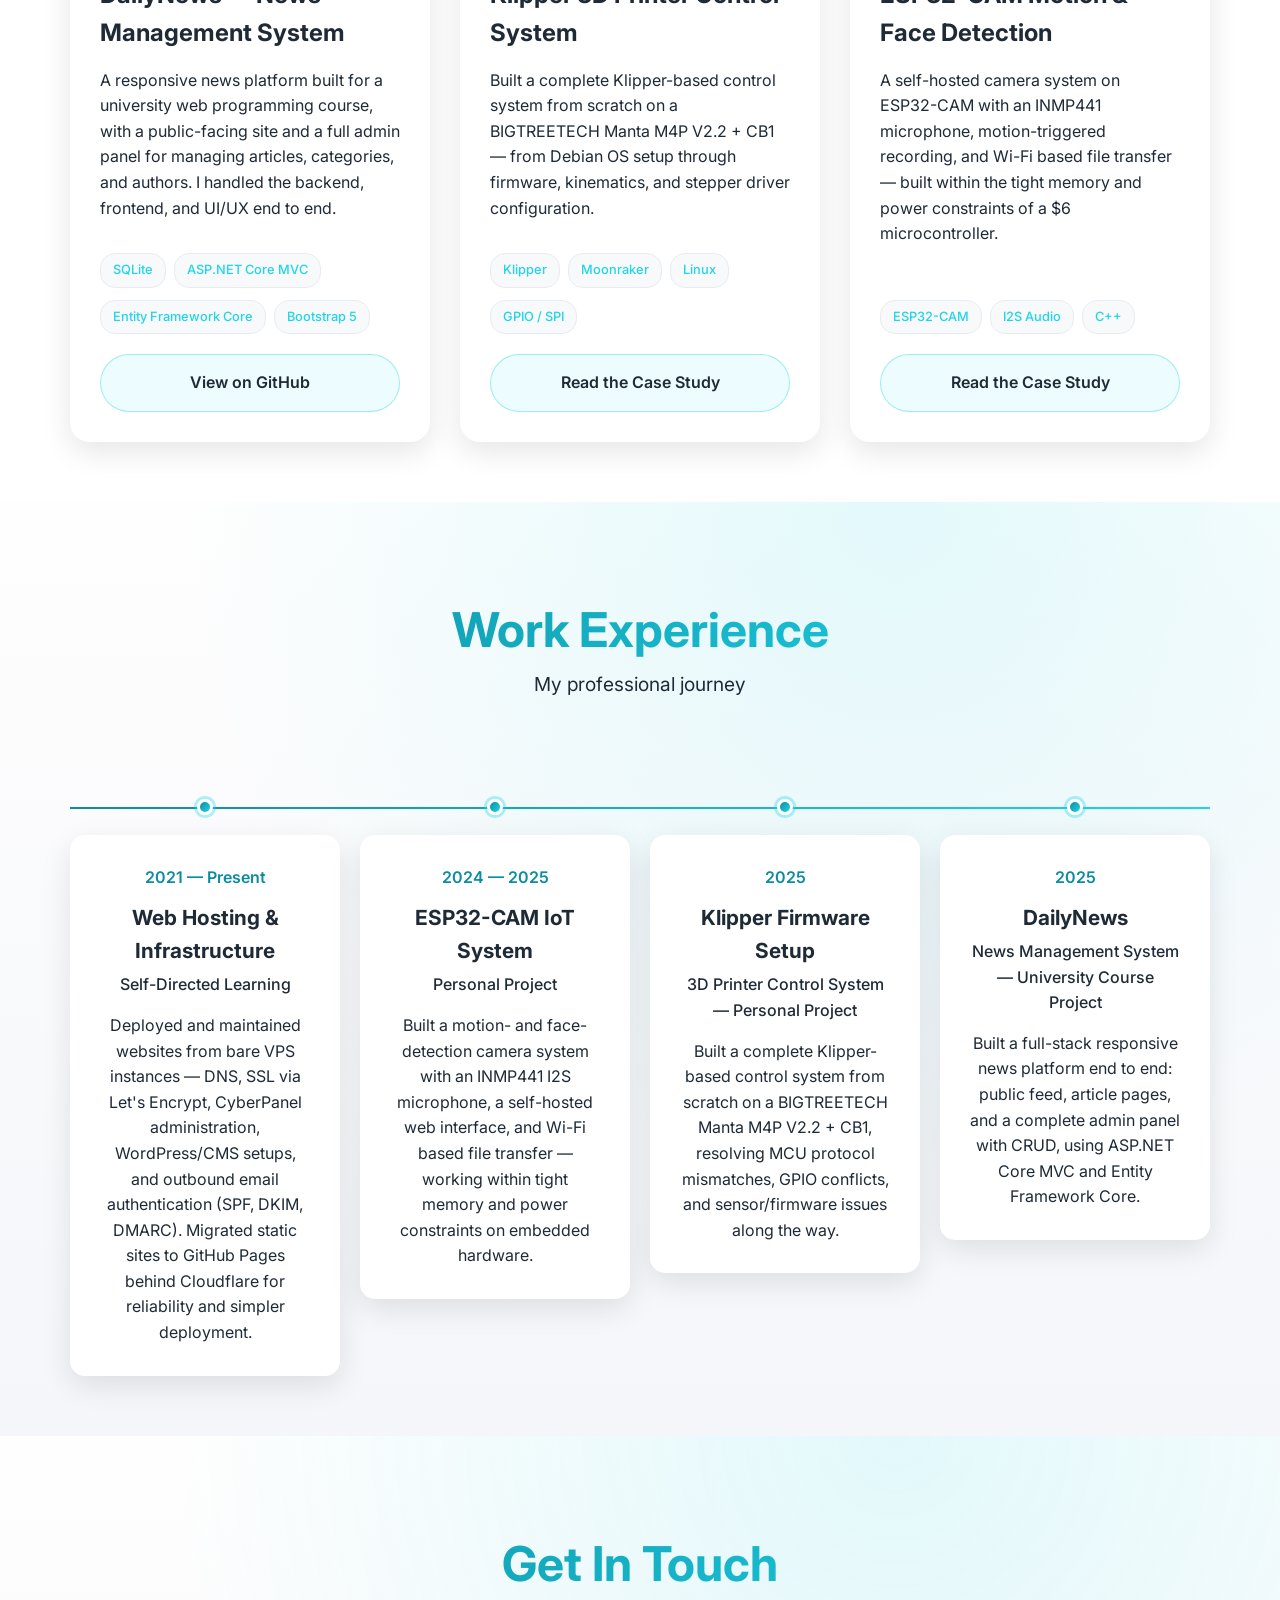
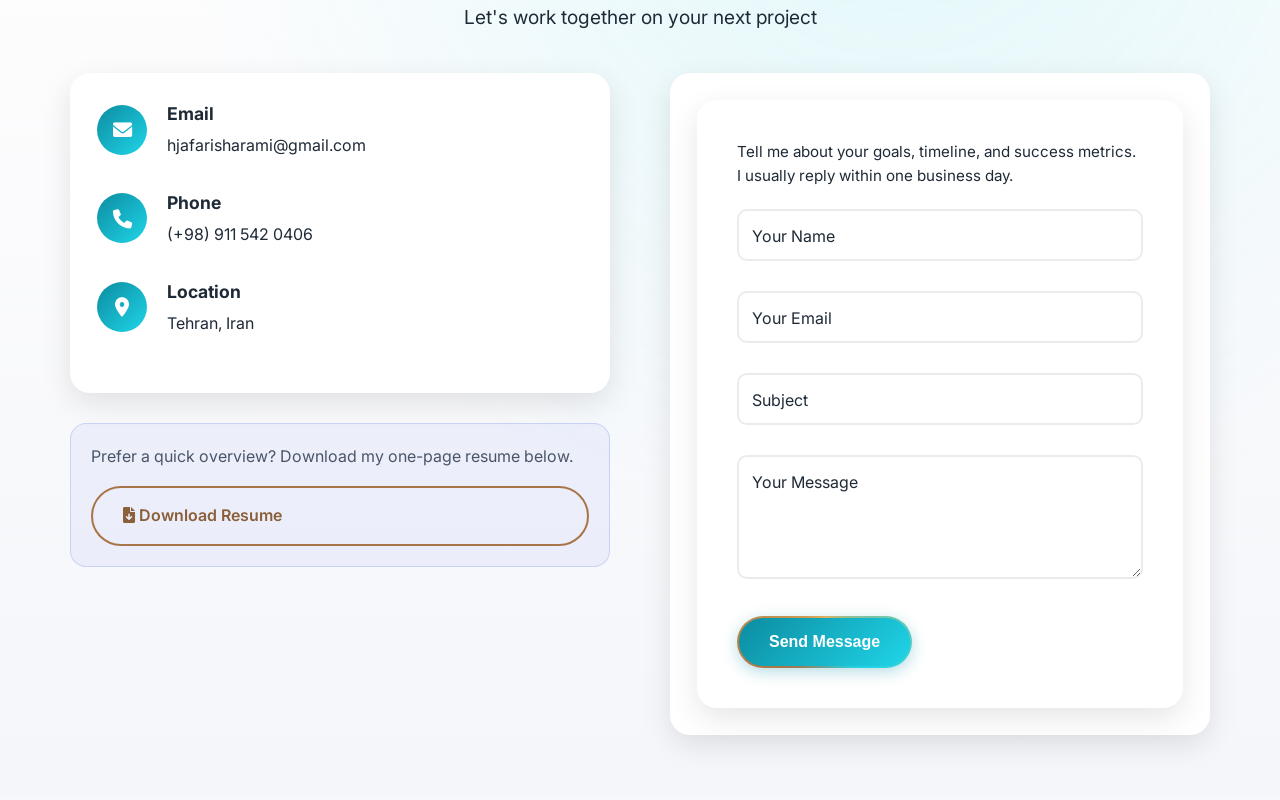
==== commit f6ccb380: "small changes in description" ====
--- a/index.html
+++ b/index.html
@@ -101,7 +101,7 @@
                                 and hands-on IoT/embedded systems work.
                             </p>
                             <p>
-                                I enjoy taking ideas from concept to working solution — handling design, coding, setup, and deployment.
+                                I design and build modern web applications, automation systems, and embedded solutions that are reliable, scalable, and easy to maintain.
                             </p>
                         </div>
                     </div>
@@ -109,7 +109,7 @@
                         <div class="stats-grid">
                             <div class="stat-card">
                                 <div class="stat-number">5+</div>
-                                <div class="stat-label">Years Experience</div>
+                                <div class="stat-label">Years of Hands-on Development</div>
                             </div>
                             <div class="stat-card">
                                 <div class="stat-number">10+</div>
--- a/styles.css
+++ b/styles.css
@@ -1035,18 +1035,20 @@
 
 .expertise-card:hover {
     transform: translateY(-12px);
-    box-shadow: 0 25px 50px rgba(108, 99, 255, 0.15);
+    box-shadow: 0 25px 50px rgba(108, 99, 255, 0.4);
     border-color: rgba(108, 99, 255, 0.3);
 }
 
 .card-icon {
     font-size: 3.2rem;
+    align-self: center;
     margin-bottom: 24px;
     line-height: 1;
 }
 
 .expertise-card h3 {
     font-size: 1.55rem;
+    text-align: center;
     margin-bottom: 16px;
     color: #1f2a37;
     line-height: 1.3;
@@ -1123,6 +1125,195 @@
     }
 }
 
+/* ============ 404 Page ============ */
+.error-page {
+    margin: 0;
+    min-height: 100vh;
+    display: flex;
+    align-items: center;
+    justify-content: center;
+    flex-direction: column;
+    gap: 14px;
+    text-align: center;
+    padding: 20px;
+    background: var(--color-gradient-dark);
+    color: var(--color-text-on-dark);
+}
+.error-code {
+    font-size: 6rem;
+    font-weight: 700;
+    line-height: 1;
+    background: var(--color-gradient-primary);
+    -webkit-background-clip: text;
+    -webkit-text-fill-color: transparent;
+    background-clip: text;
+}
+.error-line {
+    font-size: 1.15rem;
+    font-weight: 600;
+    max-width: 480px;
+}
+.horse-img {
+    border-radius: 20px;
+    max-width: 260px;
+    width: 60%;
+    box-shadow: 0 20px 50px rgba(0,0,0,0.4);
+    border: 3px solid var(--color-gold);
+    margin: 10px 0;
+}
+.home-btn {
+    margin-top: 10px;
+}
+
+/* ============ Generic Tab-Panel Demo (replaces bespoke prompt demo) ============ */
+.demo-panel { 
+    display: none; 
+}
+
+.demo-panel.active { 
+    display: block; 
+}
+
+/* ============ Nav Toggle Demo (design.html) ============ */
+.navdemo-frame {
+    max-width: 340px;
+    margin: 40px auto;
+    border-radius: 24px;
+    overflow: hidden;
+    box-shadow: 0 20px 50px rgba(0,0,0,0.15);
+    border: 1px solid rgba(12,140,161,0.15);
+}
+.navdemo-bar {
+    display: flex;
+    align-items: center;
+    justify-content: space-between;
+    padding: 16px 20px;
+    background: var(--color-gradient-dark);
+}
+.navdemo-logo { 
+    color: var(--color-cyan); 
+    font-size: 1.2rem; 
+}
+
+.navdemo-toggle {
+    display: flex;
+    flex-direction: column;
+    gap: 5px;
+    background: none;
+    border: none;
+    cursor: pointer;
+    padding: 6px;
+}
+
+.navdemo-toggle span {
+    width: 22px;
+    height: 2px;
+    background: var(--color-text-on-dark);
+    display: block;
+    transition: all 0.3s ease;
+}
+
+.navdemo-toggle.open span:nth-child(1) { 
+    transform: translateY(7px) rotate(45deg); 
+}
+
+.navdemo-toggle.open span:nth-child(2) { 
+    opacity: 0; 
+}
+
+.navdemo-toggle.open span:nth-child(3) { 
+    transform: translateY(-7px) rotate(-45deg); 
+}
+
+.navdemo-menu {
+    max-height: 0;
+    overflow: hidden;
+    background: white;
+    transition: max-height 0.35s ease;
+}
+
+.navdemo-menu.open { 
+    max-height: 240px; 
+}
+
+.navdemo-menu a {
+    display: block;
+    padding: 14px 20px;
+    text-decoration: none;
+    color: var(--color-text);
+    font-weight: 600;
+    border-top: 1px solid var(--color-bg);
+}
+
+.navdemo-menu a:hover { 
+    color: var(--color-cyan-deep); 
+}
+
+/* ============ Flow Diagram Demo (fullstack + esp32 pages) ============ */
+.flow-diagram { 
+    max-width: 820px; 
+    margin: 40px auto; 
+}
+
+.flow-nodes {
+    display: flex;
+    flex-wrap: wrap;
+    align-items: center;
+    gap: 10px;
+    justify-content: center;
+    margin-bottom: 24px;
+}
+
+.flow-node {
+    padding: 12px 20px;
+    border-radius: 14px;
+    border: 2px solid rgba(12,140,161,0.2);
+    background: white;
+    font-weight: 600;
+    cursor: pointer;
+    color: var(--color-text-muted);
+    transition: all 0.25s ease;
+}
+
+.flow-node.active {
+    background: var(--color-gradient-primary);
+    color: white;
+    border-color: transparent;
+}
+
+.flow-arrow { 
+    color: var(--color-text-muted); 
+    font-weight: 700; 
+}
+
+.flow-panels { 
+    position: relative; 
+}
+
+.flow-panel {
+    display: none;
+    background: white;
+    border-radius: 16px;
+    padding: 24px 28px;
+    box-shadow: 0 10px 30px rgba(0,0,0,0.08);
+}
+
+.flow-panel.active {
+    display: block; 
+}
+
+.flow-panel h4 { 
+    margin: 0 0 10px; 
+    color: var(--color-cyan-deep); 
+}
+
+.flow-panel p { 
+    margin: 0; 
+    line-height: 1.7; 
+    color: var(--color-text); 
+}
+
+
 @media (min-width: 1400px) {
     .expertise-grid {
         gap: 32px;
@@ -1164,6 +1355,166 @@
     outline: none;
     border-color: #667eea;
     box-shadow: 0 0 0 3px rgba(102, 126, 234, 0.1);
+}
+
+.page-toc {
+    position: relative;
+    display: flex;
+    justify-content: center;
+    margin: -30px auto 40px;
+    padding: 6px;
+    max-width: fit-content;
+    background: rgba(255,255,255,0.6);
+    backdrop-filter: blur(16px);
+    -webkit-backdrop-filter: blur(16px);
+    border-radius: 999px;
+    box-shadow: 0 10px 30px rgba(0,0,0,0.08);
+    z-index: 2;
+}
+
+.page-toc-track {
+    display: flex;
+    flex-wrap: wrap;
+    gap: 10px;
+}
+
+.page-toc-link {
+    padding: 8px 18px;
+    border-radius: 999px;
+    color: var(--color-text);
+    text-decoration: none;
+    font-size: 0.9rem;
+    font-weight: 600;
+    transition: all 0.25s ease;
+    white-space: nowrap;
+}
+
+.page-toc-link:hover,
+.page-toc-link.active {
+    background: var(--color-gradient-primary);
+    color: white;
+}
+
+.blog-section {
+    padding: 60px 0; 
+}
+
+.blog-prose { 
+    max-width: 760px; 
+    margin: 0 auto; 
+}
+
+.blog-prose p { 
+    margin-bottom: 20px; 
+    line-height: 1.75; 
+    color: var(--color-text); 
+    font-size: 1.05rem; 
+}
+
+.blog-h2 {
+    font-size: 2rem; 
+    font-weight: 700; 
+    margin-bottom: 20px;
+    background: var(--color-gradient-primary); 
+    -webkit-background-clip: text;
+    -webkit-text-fill-color: transparent; 
+    background-clip: text;
+}
+
+.demo-card {
+    max-width: 820px; 
+    margin: 40px auto; 
+    border-radius: 20px; 
+    overflow: hidden;
+    box-shadow: 0 15px 40px rgba(0,0,0,0.3); 
+    border: 1px solid rgba(12,140,161,0.12);
+}
+
+.demo-tabs { 
+    display: flex; 
+    background: var(--color-bg); 
+}
+
+.demo-tab {
+    flex: 1; 
+    padding: 14px; 
+    border: none; 
+    background: transparent; 
+    cursor: pointer;
+    font-weight: 600; 
+    font-size: 0.95rem; 
+    color: var(--color-text-muted); 
+    transition: all 0.25s ease;
+}
+
+.demo-tab.active { 
+    background: white; 
+    color: var(--color-cyan-deep); 
+}
+
+.demo-body { 
+    padding: 28px; 
+    background: white; 
+}
+
+.demo-label {
+    font-size: 0.8rem; 
+    font-weight: 700; 
+    text-transform: uppercase; 
+    letter-spacing: 0.05em; 
+    color: var(--color-text-muted); 
+    margin-bottom: 10px; 
+}
+
+.demo-prompt {
+    background: var(--color-bg); 
+    border-radius: 12px; 
+    padding: 16px 18px;
+    font-family: monospace; 
+    font-size: 0.9rem; 
+    color: var(--color-text); 
+    margin-bottom: 20px; 
+    white-space: pre-wrap;
+}
+
+.demo-output {
+    background: var(--color-dark); 
+    border-radius: 12px; 
+    padding: 16px 18px;
+    font-family: monospace; 
+    font-size: 0.85rem; 
+    color: #9ff5ff; 
+    white-space: pre-wrap; 
+    overflow-x: auto;
+}
+
+.demo-verdict { 
+    margin-top: 16px; 
+    font-size: 0.9rem; 
+    color: var(--color-text-muted); 
+}
+
+.demo-verdict strong {
+    color: var(--color-wood-deep); 
+}
+
+.page-cta-strip {
+    max-width: 700px;
+    margin: 60px auto 20px;
+    padding: 24px 32px;
+    border-radius: 20px;
+    background: var(--color-gradient-surface);
+    box-shadow: 0 10px 30px rgba(0,0,0,0.3);
+    display: flex;
+    align-items: center;
+    justify-content: space-between;
+    gap: 20px;
+    flex-wrap: wrap;
+}
+.page-cta-strip p {
+    font-weight: 600;
+    color: var(--color-text);
+    margin: 0;
 }
 
 .form-group label {
@@ -1313,6 +1664,37 @@
     .projects-grid {
         grid-template-columns: 1fr;
     }
+
+            .page-toc {
+        max-width: calc(100% - 32px);
+        margin: -20px 16px 32px;
+        padding: 10px 12px;
+    }
+
+    .page-toc-track {
+        flex-wrap: nowrap;
+        overflow-x: auto;
+        -webkit-overflow-scrolling: touch;
+        scroll-snap-type: x proximity;
+        transition: mask-image 0.2s ease, -webkit-mask-image 0.2s ease;
+    }
+    .page-toc-track::-webkit-scrollbar { display: none; }
+    .page-toc-track { scrollbar-width: none; -ms-overflow-style: none; }
+    .page-toc-link { flex-shrink: 0; scroll-snap-align: start; }
+
+    /* fade only the links, never the shell behind them */
+    .page-toc-track.show-fade-left:not(.show-fade-right) {
+        mask-image: linear-gradient(to right, transparent, black 24px);
+        -webkit-mask-image: linear-gradient(to right, transparent, black 24px);
+    }
+    .page-toc-track.show-fade-right:not(.show-fade-left) {
+        mask-image: linear-gradient(to right, black, black calc(100% - 24px), transparent);
+        -webkit-mask-image: linear-gradient(to right, black, black calc(100% - 24px), transparent);
+    }
+    .page-toc-track.show-fade-left.show-fade-right {
+        mask-image: linear-gradient(to right, transparent, black 24px, black calc(100% - 24px), transparent);
+        -webkit-mask-image: linear-gradient(to right, transparent, black 24px, black calc(100% - 24px), transparent);
+    }
 }
 
 @media (max-width: 480px) {
@@ -1339,6 +1721,20 @@
     .btn {
         width: 100%;
         max-width: 250px;
+    }
+    
+    .flow-nodes {
+        flex-direction: column; 
+        align-items: stretch; 
+    }
+    
+    .flow-arrow {
+        display: none; 
+    }
+
+    .page-cta-strip { 
+        flex-direction: column; 
+        text-align: center; 
     }
 }
 :root {
